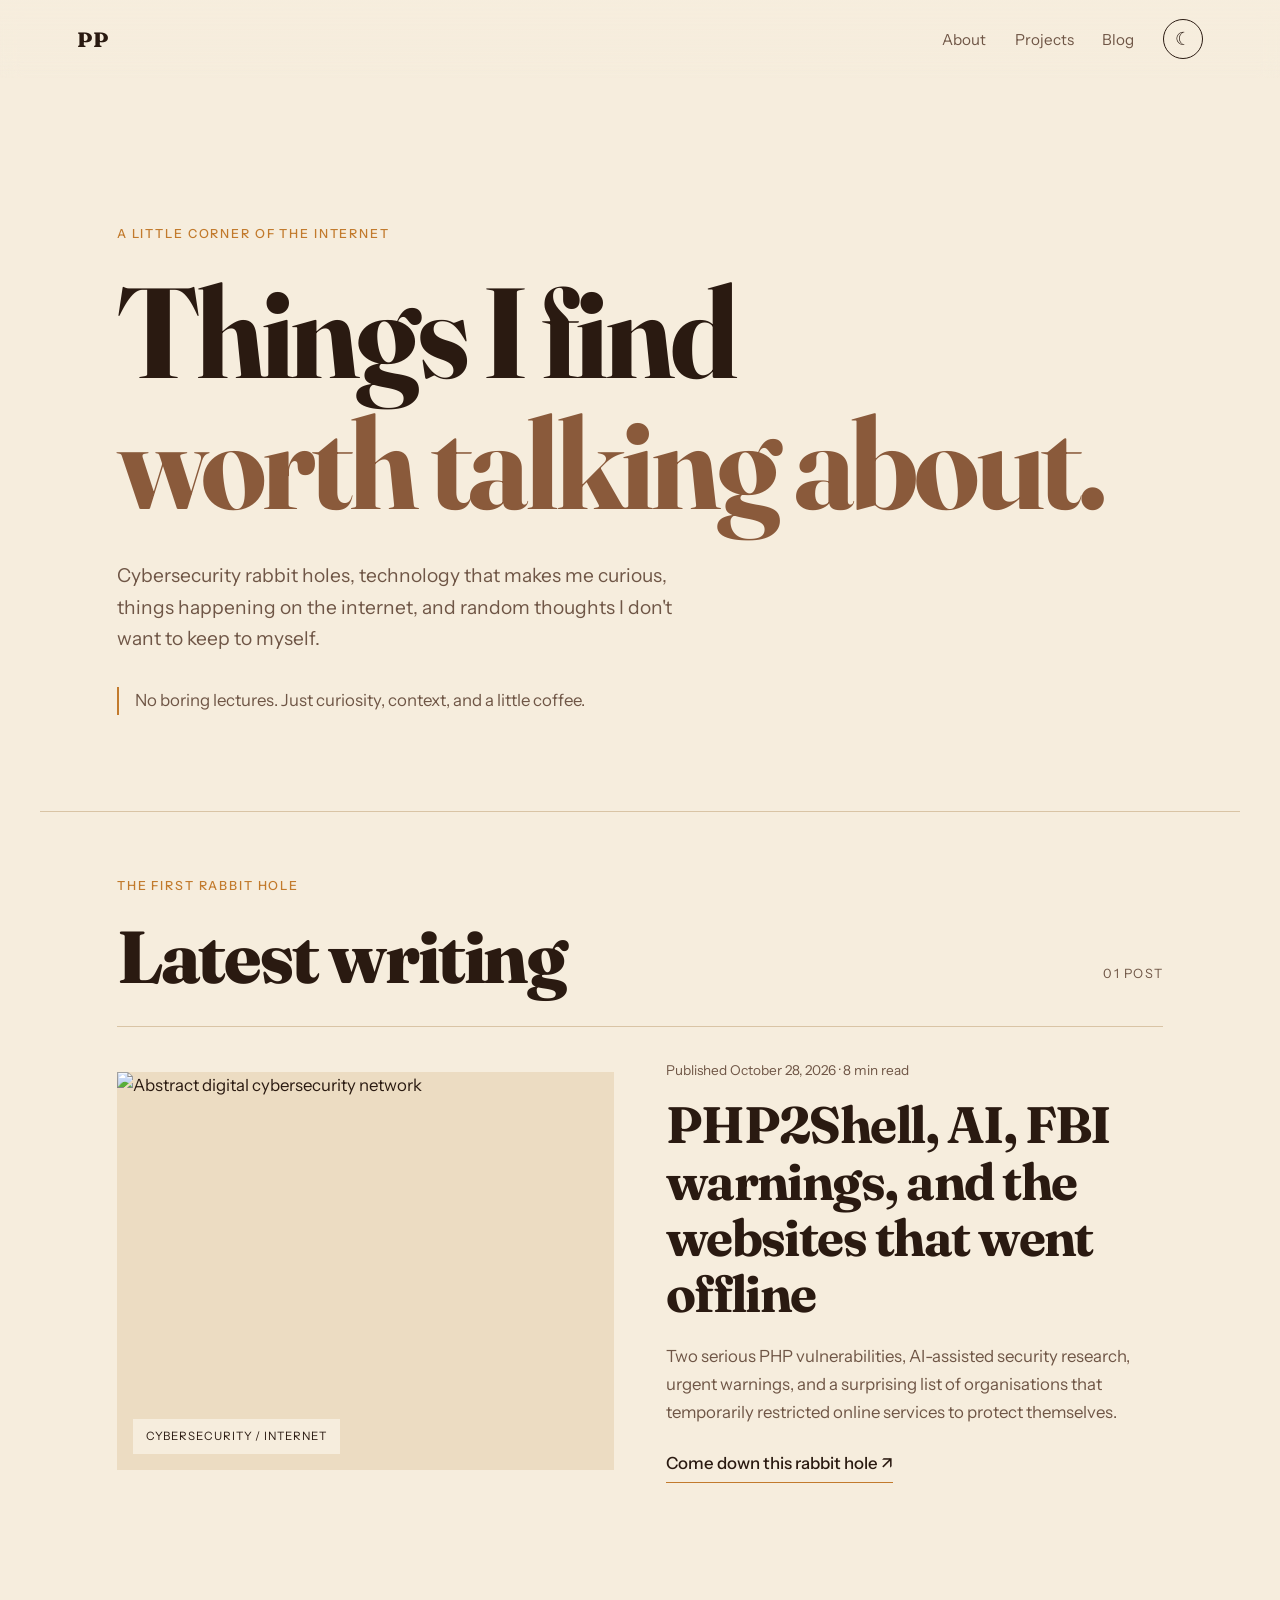
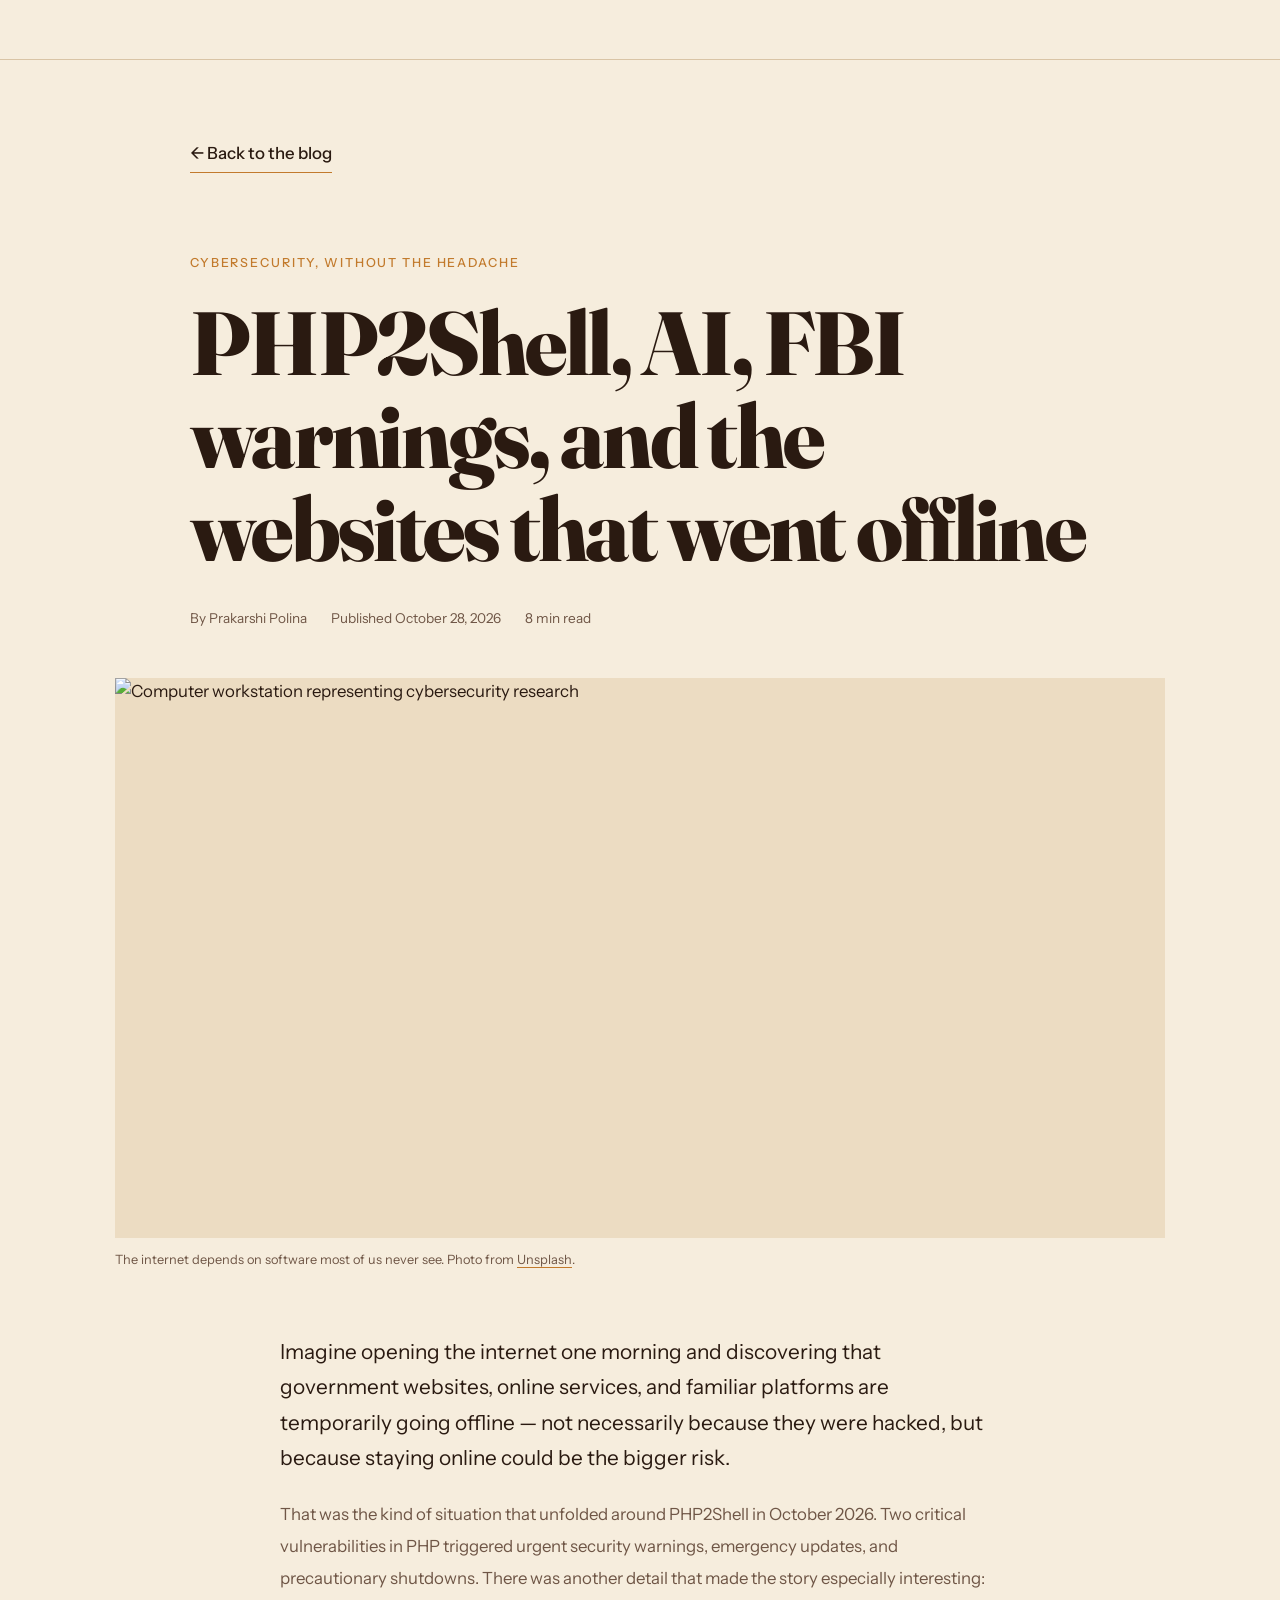
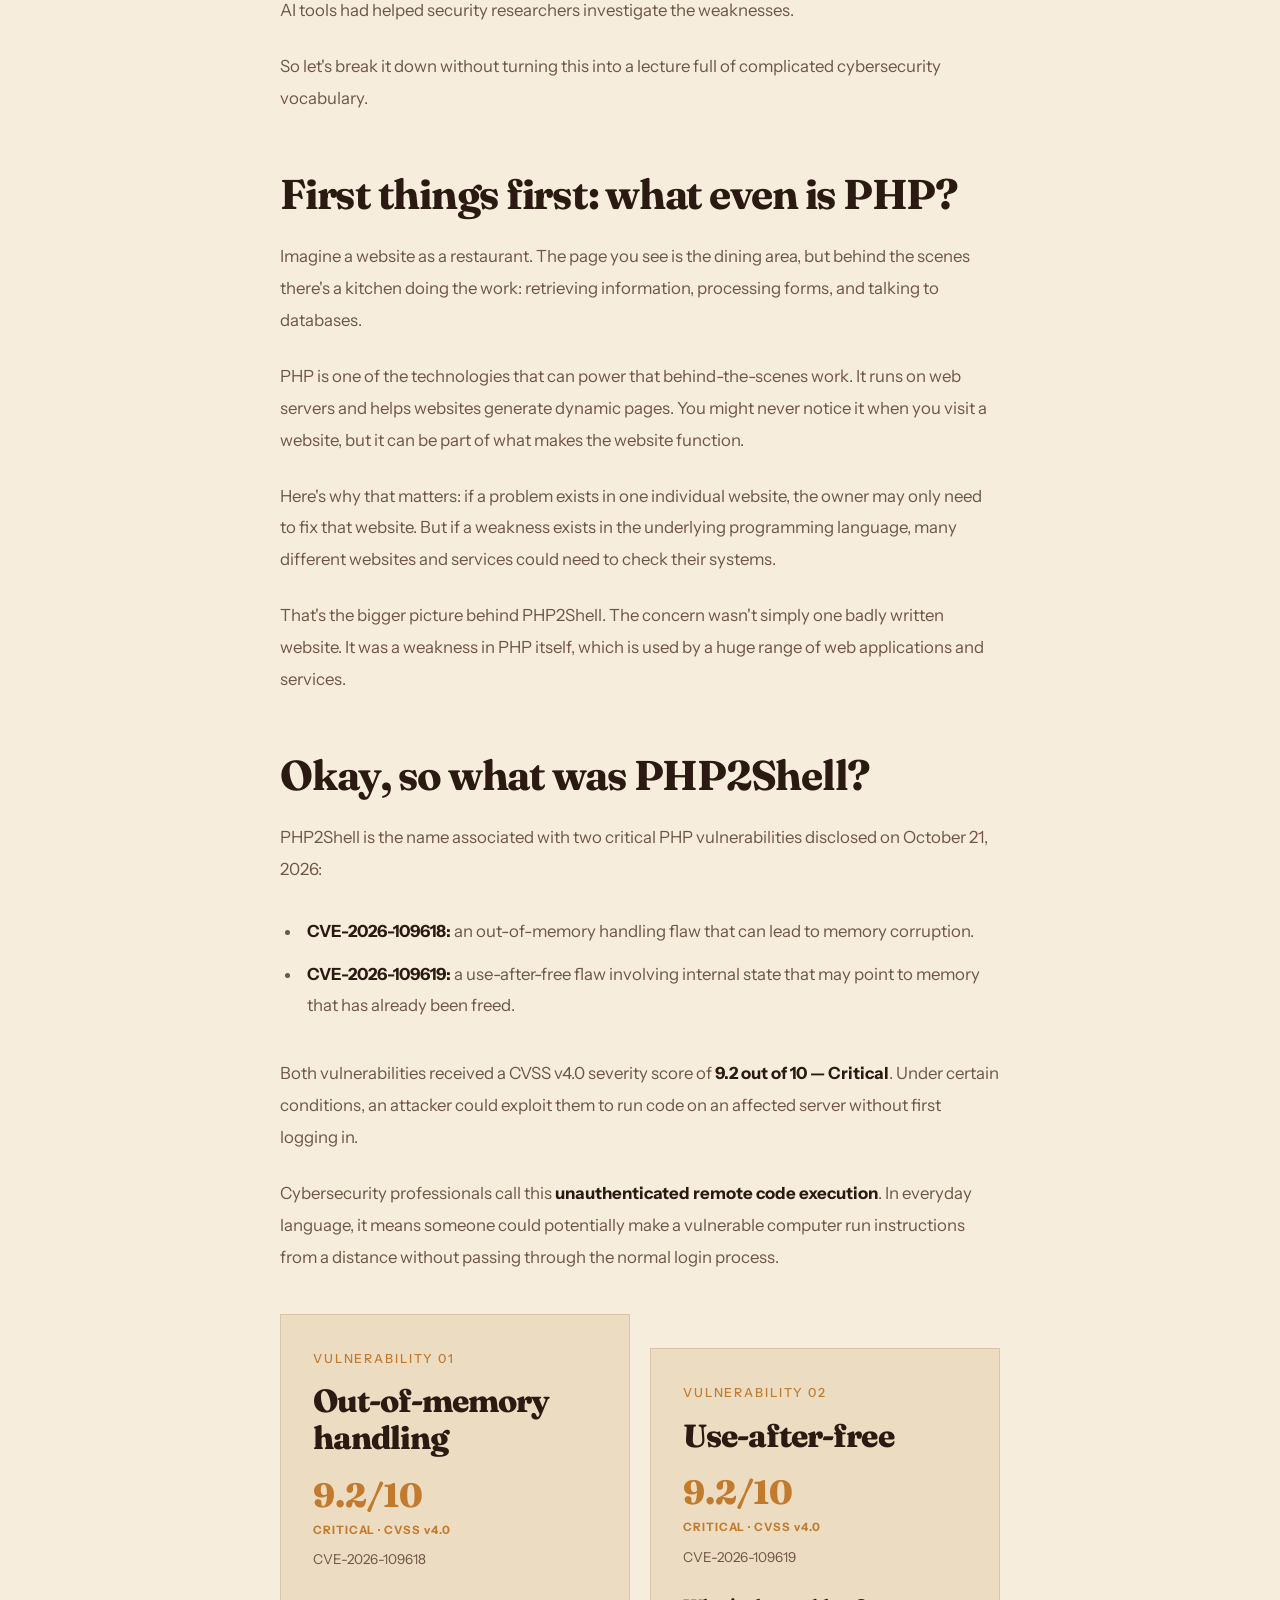
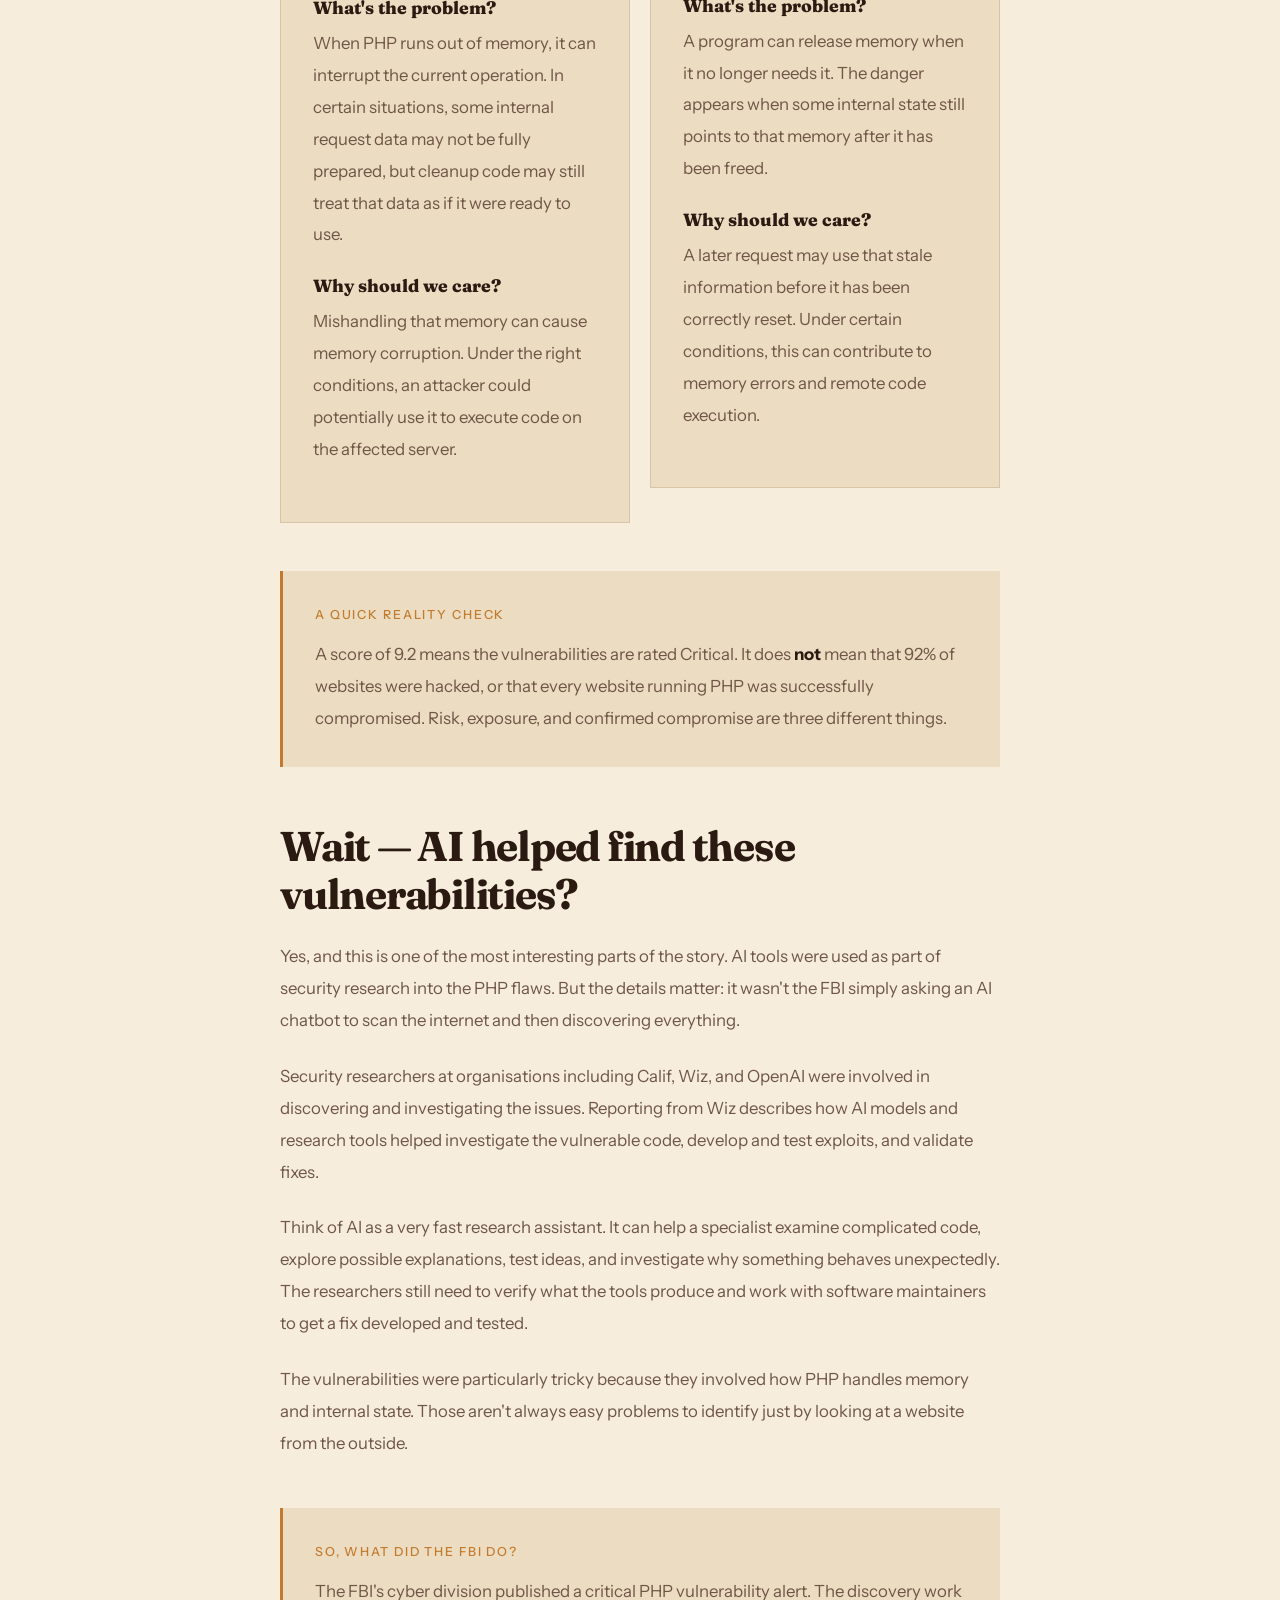
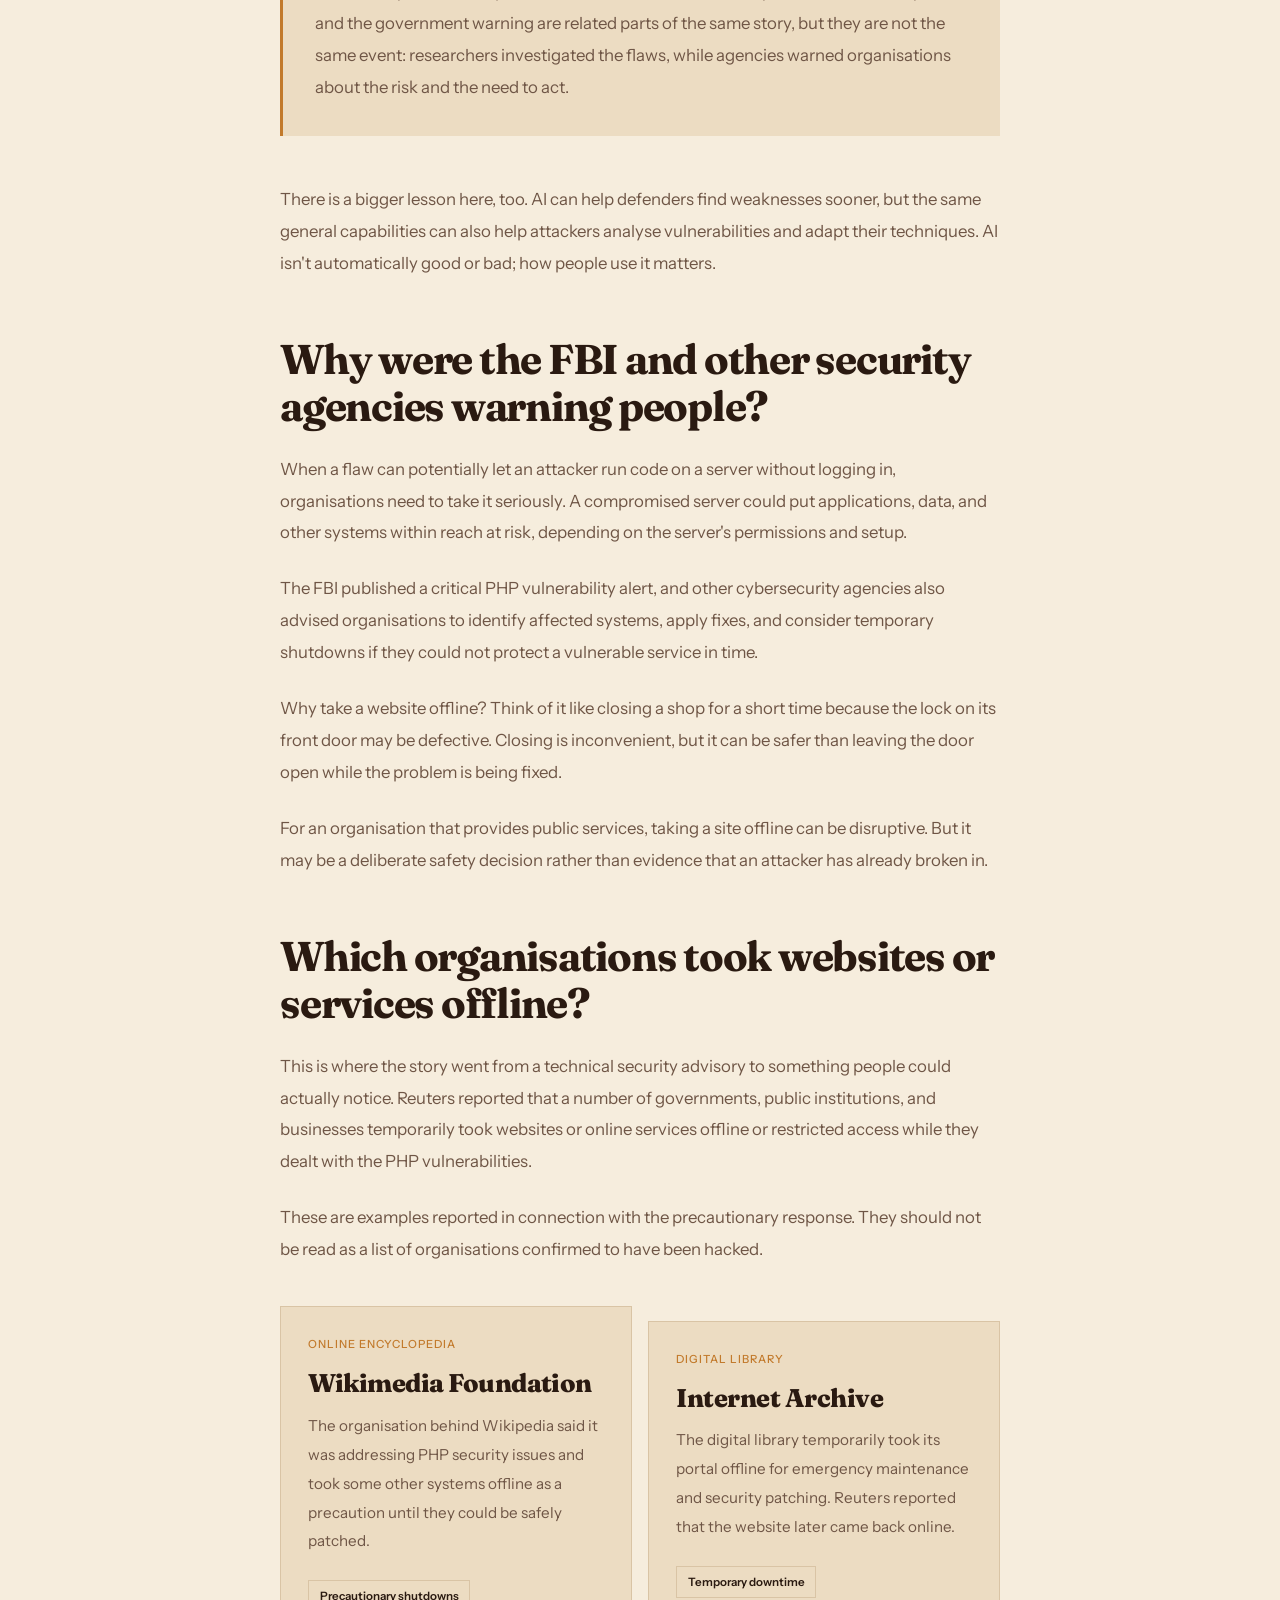
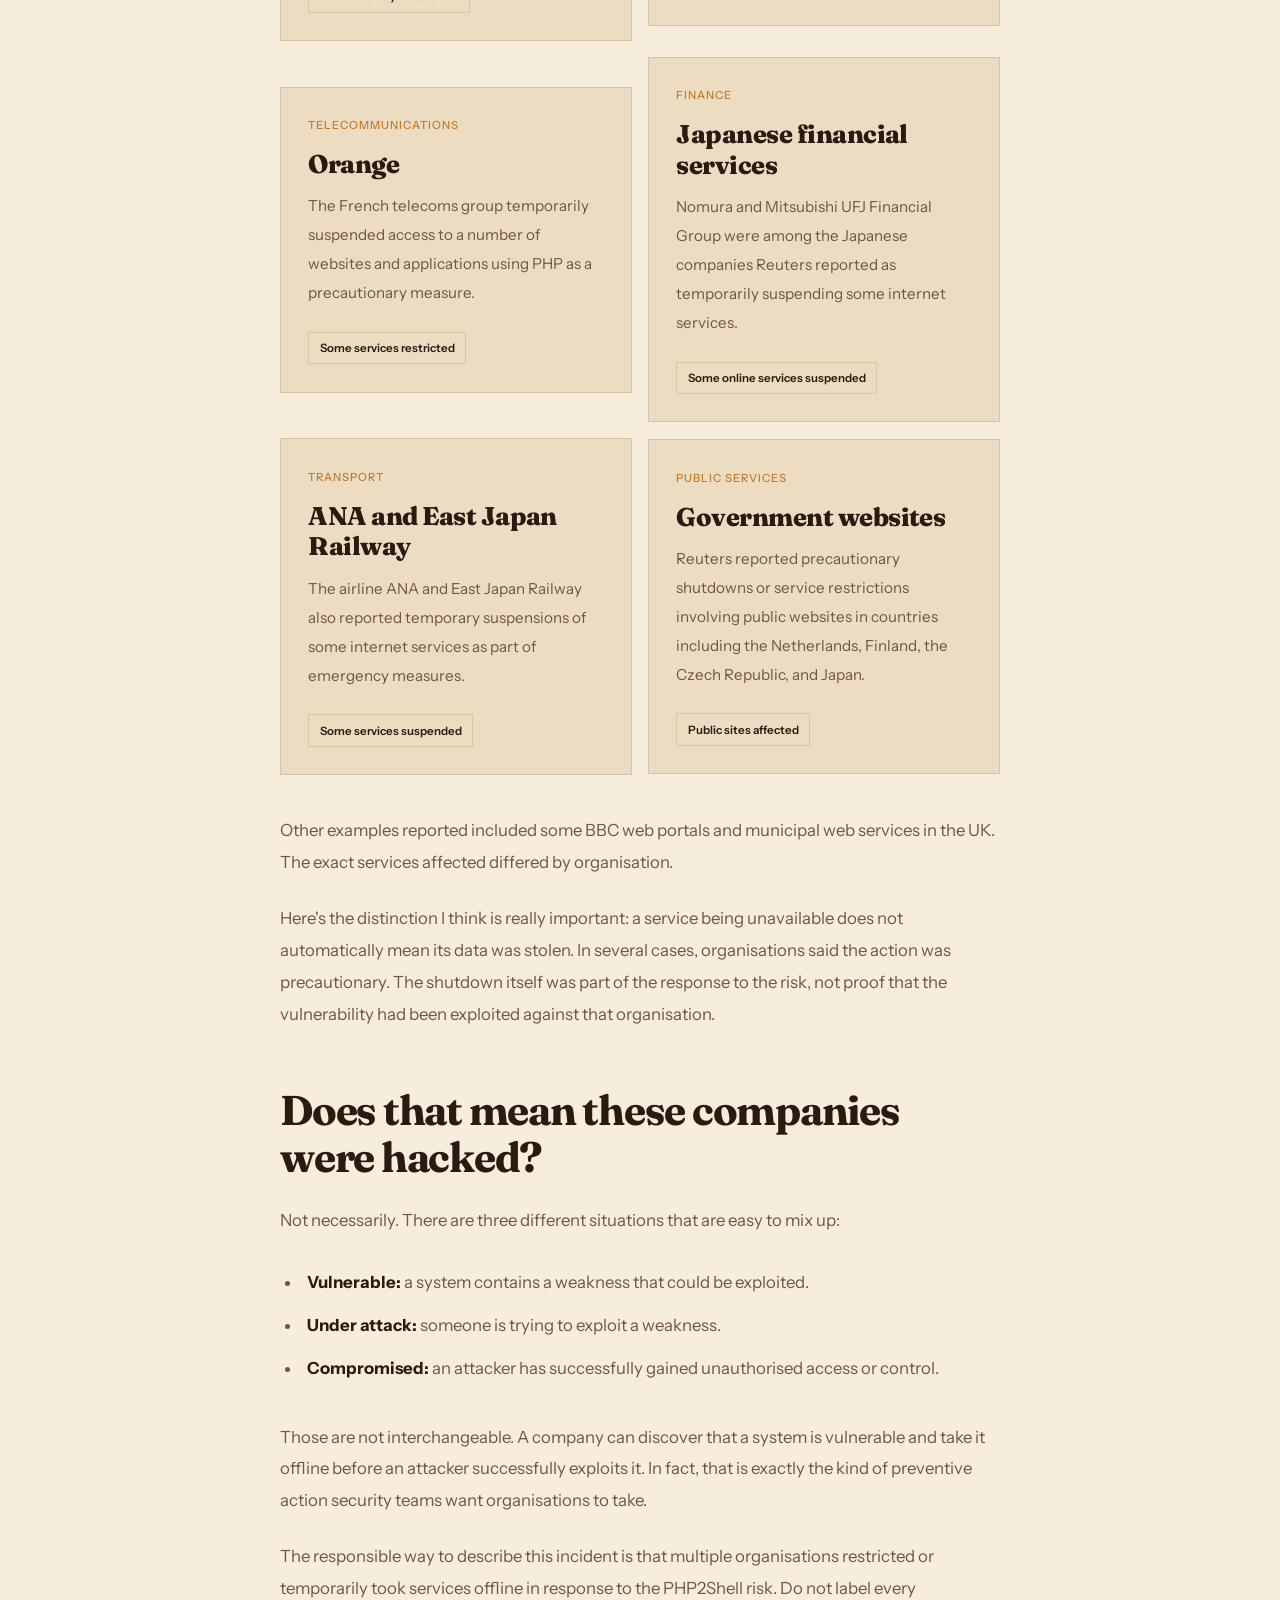
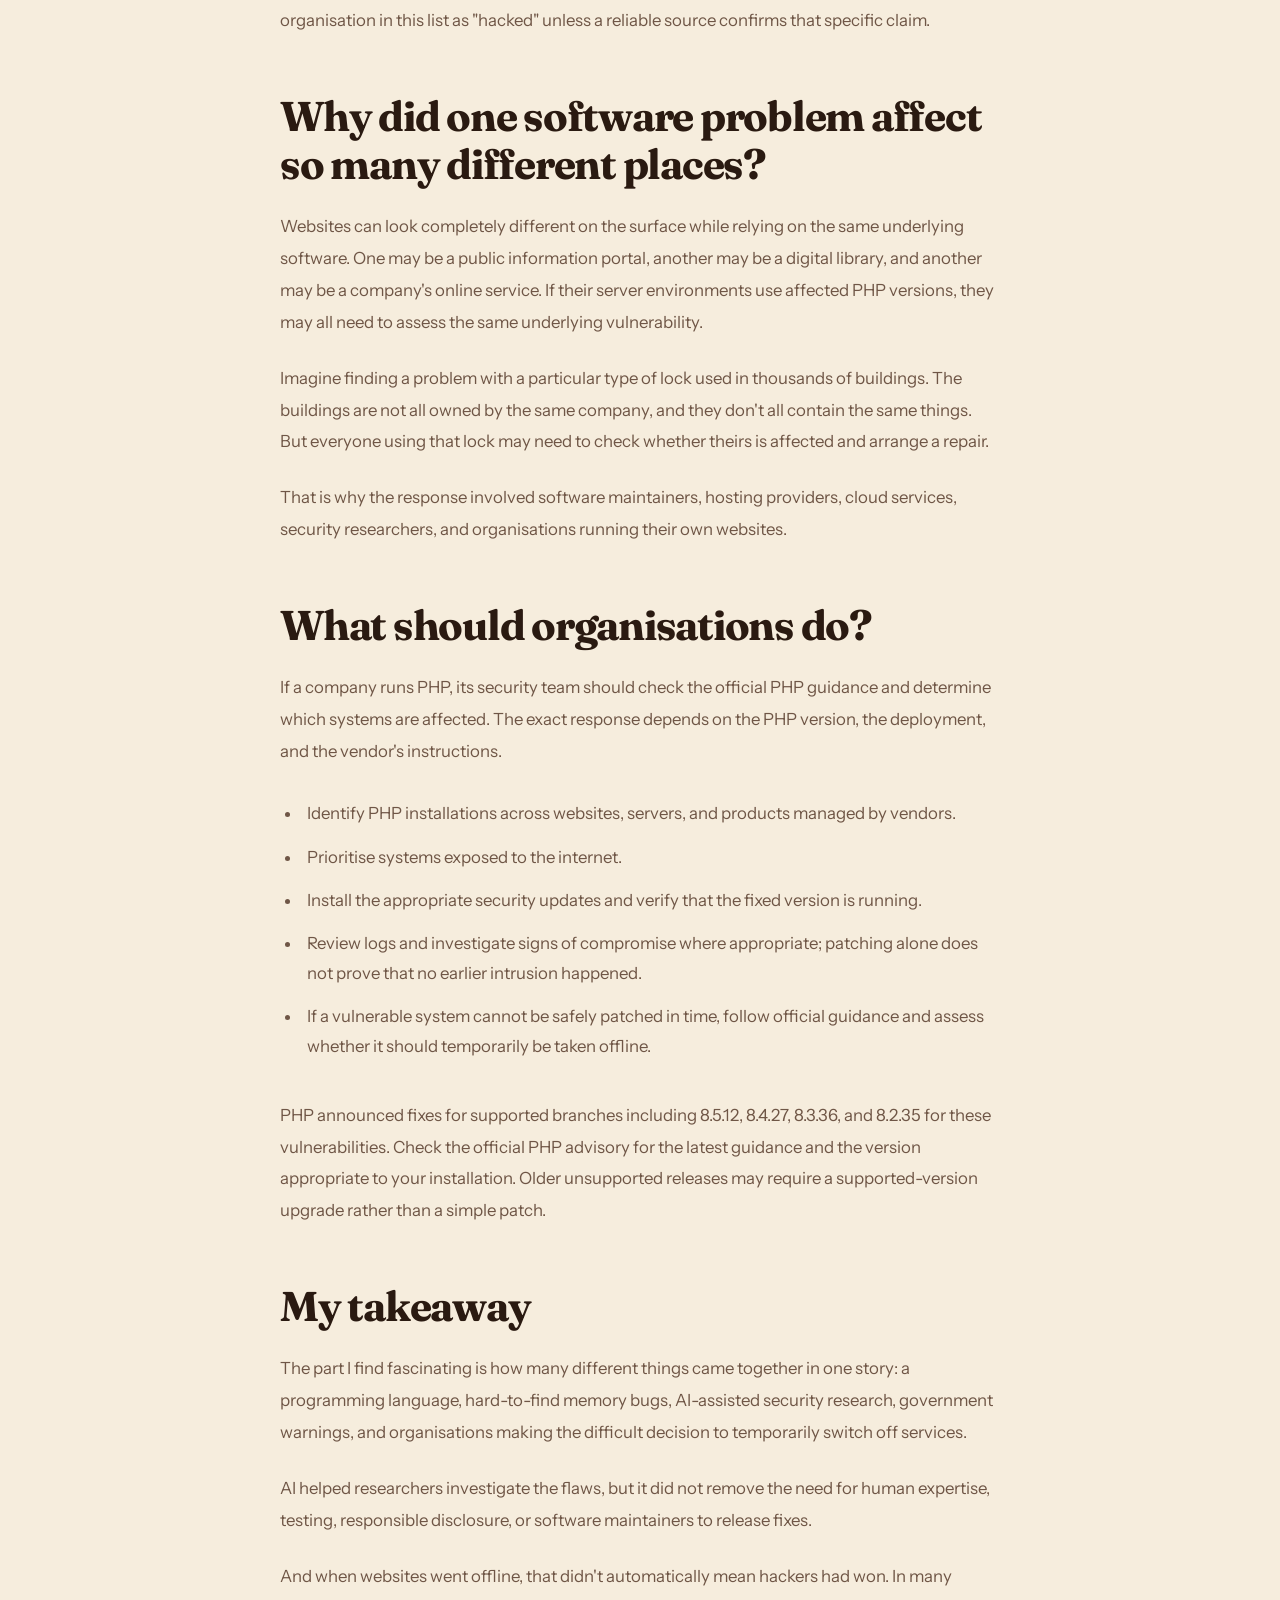
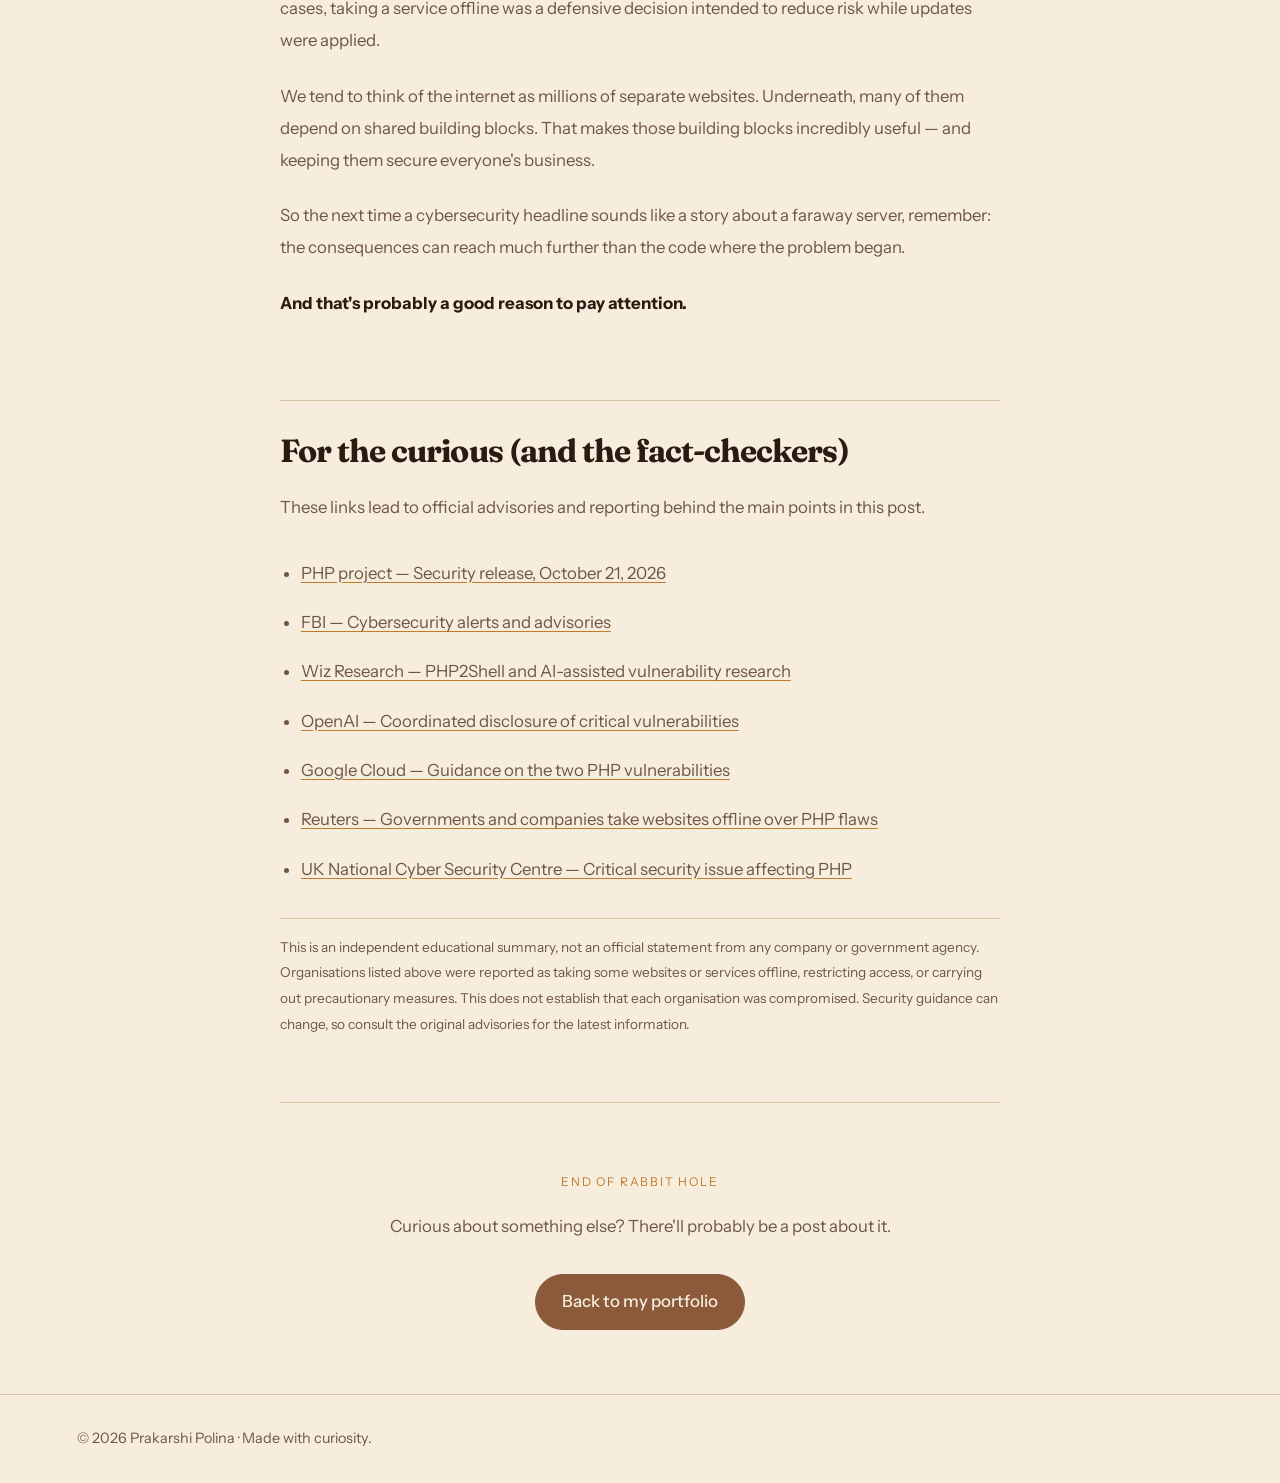
==== blog.html @ c19b7eff "Add files via upload" ====
<!DOCTYPE html>
<html lang="en">
<head>
  <meta charset="UTF-8">
  <meta name="viewport" content="width=device-width, initial-scale=1">

  <title>PHP2Shell: The AI Discovery That Put Websites on Alert — Prakarshi Polina</title>
  <meta name="description" content="A friendly, easy-to-understand explanation of PHP2Shell, AI-assisted vulnerability research, FBI warnings, and the organisations that temporarily took services offline.">

  <script>
    try {
      const theme = localStorage.getItem("theme") ||
        (matchMedia("(prefers-color-scheme: dark)").matches ? "dark" : "light");

      document.documentElement.dataset.theme = theme;
    } catch (e) {
      document.documentElement.dataset.theme = "light";
    }
  </script>

  <link rel="preconnect" href="https://fonts.googleapis.com">
  <link rel="preconnect" href="https://fonts.gstatic.com" crossorigin>

  <link
    href="https://fonts.googleapis.com/css2?family=Fraunces:opsz,wght@9..144,600;9..144,800&family=Instrument+Sans:wght@400;500;600;700&display=swap"
    rel="stylesheet"
  >

  <link rel="stylesheet" href="style.css">
</head>

<body>

  <div class="cursor" aria-hidden="true"></div>

  <div class="loader" aria-hidden="true">
    <i></i>
    <i></i>
    <i></i>
    <i></i>
  </div>

  <!-- NAVIGATION -->
  <nav>
    <b>PP</b>

    <div>
      <a href="index.html#about">About</a>
      <a href="index.html#projects">Projects</a>
      <a href="blog.html">Blog</a>

      <button
        id="tg"
        aria-label="Toggle light and dark theme"
      ></button>
    </div>
  </nav>

  <main class="blog-page">

    <!-- BLOG INTRO -->
    <header class="blog-hero">
      <p class="eyebrow">A LITTLE CORNER OF THE INTERNET</p>

      <h1>
        Things I find<br>
        <span>worth talking about.</span>
      </h1>

      <p>
        Cybersecurity rabbit holes, technology that makes me curious,
        things happening on the internet, and random thoughts I don't
        want to keep to myself.
      </p>

      <div class="blog-note">
        No boring lectures. Just curiosity, context, and a little coffee.
      </div>
    </header>

    <!-- LATEST POST -->
    <section class="blog-list" id="latest">

      <div class="blog-section-heading">
        <div>
          <p class="eyebrow">THE FIRST RABBIT HOLE</p>
          <h2>Latest writing</h2>
        </div>

        <span class="blog-count">01 POST</span>
      </div>

      <article class="blog-card">

        <a
          class="blog-image-link"
          href="#php2shell"
          aria-label="Read the PHP2Shell article"
        >
          <img
            src="https://images.unsplash.com/photo-1550751827-4bd374c3f58b?auto=format&fit=crop&w=1400&q=85"
            alt="Abstract digital cybersecurity network"
            loading="lazy"
          >

          <span class="image-label">
            CYBERSECURITY / INTERNET
          </span>
        </a>

        <div class="blog-card-body">

          <p class="post-date">
            <time datetime="2026-10-28">
              Published October 28, 2026
            </time>
            · 8 min read
          </p>

          <h3>
            <a href="#php2shell">
              PHP2Shell, AI, FBI warnings, and the websites that went offline
            </a>
          </h3>

          <p>
            Two serious PHP vulnerabilities, AI-assisted security research,
            urgent warnings, and a surprising list of organisations that
            temporarily restricted online services to protect themselves.
          </p>

          <a class="read-link" href="#php2shell">
            Come down this rabbit hole ↗
          </a>

        </div>
      </article>
    </section>

    <!-- MAIN ARTICLE -->
    <article class="blog-article" id="php2shell">

      <header class="article-header">

        <a href="#latest" class="back-link">
          ← Back to the blog
        </a>

        <p class="eyebrow">
          CYBERSECURITY, WITHOUT THE HEADACHE
        </p>

        <h2>
          PHP2Shell, AI, FBI warnings, and the websites that went offline
        </h2>

        <div class="article-meta">
          <span>By Prakarshi Polina</span>
          <span>Published October 28, 2026</span>
          <span>8 min read</span>
        </div>

      </header>

      <!-- ARTICLE IMAGE -->
      <figure class="article-cover">

        <img
          src="https://images.unsplash.com/photo-1510511459019-5dda7724fd87?auto=format&fit=crop&w=1600&q=85"
          alt="Computer workstation representing cybersecurity research"
          loading="lazy"
        >

        <figcaption>
          The internet depends on software most of us never see.
          Photo from
          <a
            href="https://unsplash.com/"
            target="_blank"
            rel="noopener"
          >Unsplash</a>.
        </figcaption>

      </figure>

      <div class="article-content">

        <p class="article-lead">
          Imagine opening the internet one morning and discovering that
          government websites, online services, and familiar platforms are
          temporarily going offline — not necessarily because they were
          hacked, but because staying online could be the bigger risk.
        </p>

        <p>
          That was the kind of situation that unfolded around PHP2Shell
          in October 2026. Two critical vulnerabilities in PHP triggered
          urgent security warnings, emergency updates, and precautionary
          shutdowns. There was another detail that made the story especially
          interesting: AI tools had helped security researchers investigate
          the weaknesses.
        </p>

        <p>
          So let's break it down without turning this into a lecture full
          of complicated cybersecurity vocabulary.
        </p>

        <h3>First things first: what even is PHP?</h3>

        <p>
          Imagine a website as a restaurant. The page you see is the dining
          area, but behind the scenes there's a kitchen doing the work:
          retrieving information, processing forms, and talking to databases.
        </p>

        <p>
          PHP is one of the technologies that can power that behind-the-scenes
          work. It runs on web servers and helps websites generate dynamic
          pages. You might never notice it when you visit a website, but
          it can be part of what makes the website function.
        </p>

        <p>
          Here's why that matters: if a problem exists in one individual
          website, the owner may only need to fix that website. But if a
          weakness exists in the underlying programming language, many
          different websites and services could need to check their systems.
        </p>

        <p>
          That's the bigger picture behind PHP2Shell. The concern wasn't
          simply one badly written website. It was a weakness in PHP itself,
          which is used by a huge range of web applications and services.
        </p>

        <h3>Okay, so what was PHP2Shell?</h3>

        <p>
          PHP2Shell is the name associated with two critical PHP vulnerabilities
          disclosed on October 21, 2026:
        </p>

        <ul class="article-list">
          <li>
            <strong>CVE-2026-109618:</strong>
            an out-of-memory handling flaw that can lead to memory corruption.
          </li>

          <li>
            <strong>CVE-2026-109619:</strong>
            a use-after-free flaw involving internal state that may point
            to memory that has already been freed.
          </li>
        </ul>

        <p>
          Both vulnerabilities received a CVSS v4.0 severity score of
          <strong>9.2 out of 10 — Critical</strong>. Under certain conditions,
          an attacker could exploit them to run code on an affected server
          without first logging in.
        </p>

        <p>
          Cybersecurity professionals call this
          <strong>unauthenticated remote code execution</strong>. In everyday
          language, it means someone could potentially make a vulnerable
          computer run instructions from a distance without passing through
          the normal login process.
        </p>

        <!-- VULNERABILITY CARDS -->
        <div class="severity-grid">

          <section class="severity-card">

            <p class="eyebrow">VULNERABILITY 01</p>

            <h4>Out-of-memory handling</h4>

            <div class="severity-score">
              9.2/10
              <span>CRITICAL · CVSS v4.0</span>
            </div>

            <p class="severity-caption">
              CVE-2026-109618
            </p>

            <h5>What's the problem?</h5>

            <p>
              When PHP runs out of memory, it can interrupt the current
              operation. In certain situations, some internal request data
              may not be fully prepared, but cleanup code may still treat
              that data as if it were ready to use.
            </p>

            <h5>Why should we care?</h5>

            <p>
              Mishandling that memory can cause memory corruption. Under
              the right conditions, an attacker could potentially use it
              to execute code on the affected server.
            </p>

          </section>

          <section class="severity-card">

            <p class="eyebrow">VULNERABILITY 02</p>

            <h4>Use-after-free</h4>

            <div class="severity-score">
              9.2/10
              <span>CRITICAL · CVSS v4.0</span>
            </div>

            <p class="severity-caption">
              CVE-2026-109619
            </p>

            <h5>What's the problem?</h5>

            <p>
              A program can release memory when it no longer needs it.
              The danger appears when some internal state still points
              to that memory after it has been freed.
            </p>

            <h5>Why should we care?</h5>

            <p>
              A later request may use that stale information before it
              has been correctly reset. Under certain conditions, this
              can contribute to memory errors and remote code execution.
            </p>

          </section>

        </div>

        <aside class="article-callout">

          <p class="eyebrow">A QUICK REALITY CHECK</p>

          <p>
            A score of 9.2 means the vulnerabilities are rated Critical.
            It does <strong>not</strong> mean that 92% of websites were
            hacked, or that every website running PHP was successfully
            compromised. Risk, exposure, and confirmed compromise are
            three different things.
          </p>

        </aside>

        <h3>Wait — AI helped find these vulnerabilities?</h3>

        <p>
          Yes, and this is one of the most interesting parts of the story.
          AI tools were used as part of security research into the PHP flaws.
          But the details matter: it wasn't the FBI simply asking an AI
          chatbot to scan the internet and then discovering everything.
        </p>

        <p>
          Security researchers at organisations including Calif, Wiz, and
          OpenAI were involved in discovering and investigating the issues.
          Reporting from Wiz describes how AI models and research tools
          helped investigate the vulnerable code, develop and test exploits,
          and validate fixes.
        </p>

        <p>
          Think of AI as a very fast research assistant. It can help a
          specialist examine complicated code, explore possible explanations,
          test ideas, and investigate why something behaves unexpectedly.
          The researchers still need to verify what the tools produce and
          work with software maintainers to get a fix developed and tested.
        </p>

        <p>
          The vulnerabilities were particularly tricky because they involved
          how PHP handles memory and internal state. Those aren't always
          easy problems to identify just by looking at a website from the
          outside.
        </p>

        <aside class="article-callout">

          <p class="eyebrow">SO, WHAT DID THE FBI DO?</p>

          <p>
            The FBI's cyber division published a critical PHP vulnerability
            alert. The discovery work and the government warning are related
            parts of the same story, but they are not the same event:
            researchers investigated the flaws, while agencies warned
            organisations about the risk and the need to act.
          </p>

        </aside>

        <p>
          There is a bigger lesson here, too. AI can help defenders find
          weaknesses sooner, but the same general capabilities can also
          help attackers analyse vulnerabilities and adapt their techniques.
          AI isn't automatically good or bad; how people use it matters.
        </p>

        <h3>Why were the FBI and other security agencies warning people?</h3>

        <p>
          When a flaw can potentially let an attacker run code on a server
          without logging in, organisations need to take it seriously.
          A compromised server could put applications, data, and other
          systems within reach at risk, depending on the server's permissions
          and setup.
        </p>

        <p>
          The FBI published a critical PHP vulnerability alert, and other
          cybersecurity agencies also advised organisations to identify
          affected systems, apply fixes, and consider temporary shutdowns
          if they could not protect a vulnerable service in time.
        </p>

        <p>
          Why take a website offline? Think of it like closing a shop for
          a short time because the lock on its front door may be defective.
          Closing is inconvenient, but it can be safer than leaving the
          door open while the problem is being fixed.
        </p>

        <p>
          For an organisation that provides public services, taking a site
          offline can be disruptive. But it may be a deliberate safety
          decision rather than evidence that an attacker has already broken in.
        </p>

        <h3>Which organisations took websites or services offline?</h3>

        <p>
          This is where the story went from a technical security advisory
          to something people could actually notice. Reuters reported that
          a number of governments, public institutions, and businesses
          temporarily took websites or online services offline or restricted
          access while they dealt with the PHP vulnerabilities.
        </p>

        <p>
          These are examples reported in connection with the precautionary
          response. They should not be read as a list of organisations
          confirmed to have been hacked.
        </p>

        <!-- ORGANISATION CARDS -->
        <div class="outage-grid">

          <section class="outage-card">

            <p class="eyebrow">ONLINE ENCYCLOPEDIA</p>

            <h4>Wikimedia Foundation</h4>

            <p>
              The organisation behind Wikipedia said it was addressing
              PHP security issues and took some other systems offline
              as a precaution until they could be safely patched.
            </p>

            <span class="outage-tag">Precautionary shutdowns</span>

          </section>

          <section class="outage-card">

            <p class="eyebrow">DIGITAL LIBRARY</p>

            <h4>Internet Archive</h4>

            <p>
              The digital library temporarily took its portal offline
              for emergency maintenance and security patching. Reuters
              reported that the website later came back online.
            </p>

            <span class="outage-tag">Temporary downtime</span>

          </section>

          <section class="outage-card">

            <p class="eyebrow">TELECOMMUNICATIONS</p>

            <h4>Orange</h4>

            <p>
              The French telecoms group temporarily suspended access to
              a number of websites and applications using PHP as a
              precautionary measure.
            </p>

            <span class="outage-tag">Some services restricted</span>

          </section>

          <section class="outage-card">

            <p class="eyebrow">FINANCE</p>

            <h4>Japanese financial services</h4>

            <p>
              Nomura and Mitsubishi UFJ Financial Group were among the
              Japanese companies Reuters reported as temporarily
              suspending some internet services.
            </p>

            <span class="outage-tag">Some online services suspended</span>

          </section>

          <section class="outage-card">

            <p class="eyebrow">TRANSPORT</p>

            <h4>ANA and East Japan Railway</h4>

            <p>
              The airline ANA and East Japan Railway also reported
              temporary suspensions of some internet services as part
              of emergency measures.
            </p>

            <span class="outage-tag">Some services suspended</span>

          </section>

          <section class="outage-card">

            <p class="eyebrow">PUBLIC SERVICES</p>

            <h4>Government websites</h4>

            <p>
              Reuters reported precautionary shutdowns or service
              restrictions involving public websites in countries
              including the Netherlands, Finland, the Czech Republic,
              and Japan.
            </p>

            <span class="outage-tag">Public sites affected</span>

          </section>

        </div>

        <p>
          Other examples reported included some BBC web portals and
          municipal web services in the UK. The exact services affected
          differed by organisation.
        </p>

        <p>
          Here's the distinction I think is really important: a service
          being unavailable does not automatically mean its data was stolen.
          In several cases, organisations said the action was precautionary.
          The shutdown itself was part of the response to the risk, not
          proof that the vulnerability had been exploited against that
          organisation.
        </p>

        <h3>Does that mean these companies were hacked?</h3>

        <p>
          Not necessarily. There are three different situations that are
          easy to mix up:
        </p>

        <ul class="article-list">
          <li>
            <strong>Vulnerable:</strong>
            a system contains a weakness that could be exploited.
          </li>

          <li>
            <strong>Under attack:</strong>
            someone is trying to exploit a weakness.
          </li>

          <li>
            <strong>Compromised:</strong>
            an attacker has successfully gained unauthorised access or control.
          </li>
        </ul>

        <p>
          Those are not interchangeable. A company can discover that a
          system is vulnerable and take it offline before an attacker
          successfully exploits it. In fact, that is exactly the kind of
          preventive action security teams want organisations to take.
        </p>

        <p>
          The responsible way to describe this incident is that multiple
          organisations restricted or temporarily took services offline
          in response to the PHP2Shell risk. Do not label every organisation
          in this list as "hacked" unless a reliable source confirms that
          specific claim.
        </p>

        <h3>Why did one software problem affect so many different places?</h3>

        <p>
          Websites can look completely different on the surface while
          relying on the same underlying software. One may be a public
          information portal, another may be a digital library, and
          another may be a company's online service. If their server
          environments use affected PHP versions, they may all need to
          assess the same underlying vulnerability.
        </p>

        <p>
          Imagine finding a problem with a particular type of lock used
          in thousands of buildings. The buildings are not all owned by
          the same company, and they don't all contain the same things.
          But everyone using that lock may need to check whether theirs
          is affected and arrange a repair.
        </p>

        <p>
          That is why the response involved software maintainers, hosting
          providers, cloud services, security researchers, and organisations
          running their own websites.
        </p>

        <h3>What should organisations do?</h3>

        <p>
          If a company runs PHP, its security team should check the official
          PHP guidance and determine which systems are affected. The exact
          response depends on the PHP version, the deployment, and the
          vendor's instructions.
        </p>

        <ul class="article-list">
          <li>
            Identify PHP installations across websites, servers, and
            products managed by vendors.
          </li>

          <li>
            Prioritise systems exposed to the internet.
          </li>

          <li>
            Install the appropriate security updates and verify that the
            fixed version is running.
          </li>

          <li>
            Review logs and investigate signs of compromise where appropriate;
            patching alone does not prove that no earlier intrusion happened.
          </li>

          <li>
            If a vulnerable system cannot be safely patched in time, follow
            official guidance and assess whether it should temporarily be
            taken offline.
          </li>
        </ul>

        <p>
          PHP announced fixes for supported branches including 8.5.12,
          8.4.27, 8.3.36, and 8.2.35 for these vulnerabilities. Check the
          official PHP advisory for the latest guidance and the version
          appropriate to your installation. Older unsupported releases
          may require a supported-version upgrade rather than a simple patch.
        </p>

        <h3>My takeaway</h3>

        <p>
          The part I find fascinating is how many different things came
          together in one story: a programming language, hard-to-find memory
          bugs, AI-assisted security research, government warnings, and
          organisations making the difficult decision to temporarily
          switch off services.
        </p>

        <p>
          AI helped researchers investigate the flaws, but it did not
          remove the need for human expertise, testing, responsible
          disclosure, or software maintainers to release fixes.
        </p>

        <p>
          And when websites went offline, that didn't automatically mean
          hackers had won. In many cases, taking a service offline was
          a defensive decision intended to reduce risk while updates
          were applied.
        </p>

        <p>
          We tend to think of the internet as millions of separate websites.
          Underneath, many of them depend on shared building blocks.
          That makes those building blocks incredibly useful — and keeping
          them secure everyone's business.
        </p>

        <p>
          So the next time a cybersecurity headline sounds like a story
          about a faraway server, remember: the consequences can reach
          much further than the code where the problem began.
        </p>

        <p>
          <strong>And that's probably a good reason to pay attention.</strong>
        </p>

        <!-- SOURCES -->
        <div class="article-sources">

          <h3>For the curious (and the fact-checkers)</h3>

          <p>
            These links lead to official advisories and reporting behind
            the main points in this post.
          </p>

          <ul>

            <li>
              <a
                href="https://www.php.net/archive/2026.php#2026-10-21-5"
                target="_blank"
                rel="noopener"
              >
                PHP project — Security release, October 21, 2026
              </a>
            </li>

            <li>
              <a
                href="https://www.fbi.gov/investigate/cyber"
                target="_blank"
                rel="noopener"
              >
                FBI — Cybersecurity alerts and advisories
              </a>
            </li>

            <li>
              <a
                href="https://www.wiz.io/blog/php2shell-php-rce"
                target="_blank"
                rel="noopener"
              >
                Wiz Research — PHP2Shell and AI-assisted vulnerability research
              </a>
            </li>

            <li>
              <a
                href="https://openai.com/index/coordinated-disclosure-of-critical-vulnerabilities/"
                target="_blank"
                rel="noopener"
              >
                OpenAI — Coordinated disclosure of critical vulnerabilities
              </a>
            </li>

            <li>
              <a
                href="https://cloud.google.com/blog/products/identity-security/responding-to-core-php-vulnerabilities-cve-2026-109618-cve-2026-109619"
                target="_blank"
                rel="noopener"
              >
                Google Cloud — Guidance on the two PHP vulnerabilities
              </a>
            </li>

            <li>
              <a
                href="https://www.reuters.com/technology/websites-taken-offline-over-php-risks-2026-10-21/"
                target="_blank"
                rel="noopener"
              >
                Reuters — Governments and companies take websites offline over PHP flaws
              </a>
            </li>

            <li>
              <a
                href="https://www.ncsc.gov.uk/news/critical-security-issue-affecting-php"
                target="_blank"
                rel="noopener"
              >
                UK National Cyber Security Centre — Critical security issue affecting PHP
              </a>
            </li>

          </ul>

          <p class="source-note">
            This is an independent educational summary, not an official
            statement from any company or government agency. Organisations
            listed above were reported as taking some websites or services
            offline, restricting access, or carrying out precautionary
            measures. This does not establish that each organisation was
            compromised. Security guidance can change, so consult the
            original advisories for the latest information.
          </p>

        </div>

        <!-- END OF ARTICLE -->
        <div class="article-end">

          <span>END OF RABBIT HOLE</span>

          <p>
            Curious about something else? There'll probably be a post about it.
          </p>

          <a class="btn fill" href="index.html">
            Back to my portfolio
          </a>

        </div>

      </div>
    </article>

  </main>

  <!-- FOOTER -->
  <footer>
    © <span id="y"></span> Prakarshi Polina · Made with curiosity.
  </footer>

  <script src="script.js"></script>

</body>
</html>
---- style.css ----
:root {
  --bg: #f6eddd;
  --bg2: #ecdcc2;
  --ink: #2a1a11;
  --mute: #6f5646;
  --acc: #8a5a3b;
  --hov: #c27a2c;
  --line: #d9c4a5;
  --p1: #8a5a3b;
  --p2: #d9a566;
}

[data-theme="dark"] {
  --bg: #1b120d;
  --bg2: #2a1b14;
  --ink: #f4e7d4;
  --mute: #b9a38d;
  --acc: #d6ad84;
  --hov: #f0a03c;
  --line: #41291d;
  --p1: #d6ad84;
  --p2: #7a4a2e;
}

/* ==========================
   GLOBAL STYLES
   ========================== */

* {
  box-sizing: border-box;
  margin: 0;
  padding: 0;
}

html {
  scroll-behavior: smooth;
}

body {
  background: var(--bg);
  color: var(--ink);
  font: 400 1.05rem/1.65 "Instrument Sans", system-ui, sans-serif;
  overflow-x: hidden;
  transition: background .4s, color .4s;
}

h1,
h2,
h3 {
  font-family: "Fraunces", serif;
  line-height: 1.02;
  letter-spacing: -.03em;
}

a {
  color: inherit;
  text-decoration: none;
}

section {
  padding: 7rem 6vw;
  max-width: 1200px;
  margin: auto;
}

h2 {
  font-size: clamp(2.4rem, 6vw, 4.6rem);
  font-weight: 800;
  margin-bottom: 3rem;
}

p {
  max-width: 62ch;
  color: var(--mute);
}

:focus-visible {
  outline: 2px solid var(--hov);
  outline-offset: 4px;
}

/* ==========================
   CUSTOM CURSOR
   ========================== */

.cursor {
  position: fixed;
  top: 0;
  left: 0;
  width: 26px;
  height: 26px;
  border-radius: 50%;
  background: var(--acc);
  pointer-events: none;
  z-index: 999;
  transform: translate(-50%, -50%);
  opacity: 0;
  transition:
    width .25s,
    height .25s,
    background .25s,
    opacity .3s;
}

.cursor.on {
  opacity: .9;
}

.cursor.text {
  width: 74px;
  height: 74px;
  background: var(--hov);
  opacity: .8;
}

.cursor.down {
  width: 14px;
  height: 14px;
}

@media (hover: hover) and (pointer: fine) {
  body,
  a,
  button {
    cursor: none;
  }
}

@media (hover: none), (pointer: coarse) {
  .cursor {
    display: none;
  }
}

/* ==========================
   PAGE LOADER
   ========================== */

.loader {
  position: fixed;
  inset: 0;
  z-index: 1000;
  display: flex;
  pointer-events: none;
}

.loader i {
  flex: 1;
  background: var(--p1);
  animation: up .9s cubic-bezier(.76, 0, .24, 1) forwards;
  animation-delay: calc(.5s + var(--d, 0s));
}

.loader i:nth-child(even) {
  background: var(--p2);
}

@keyframes up {
  to {
    transform: translateY(-101%);
  }
}

/* ==========================
   NAVIGATION
   ========================== */

nav {
  position: fixed;
  top: 0;
  left: 0;
  right: 0;
  display: flex;
  justify-content: space-between;
  align-items: center;
  padding: 1.2rem 6vw;
  z-index: 50;
  backdrop-filter: blur(10px);
  background: linear-gradient(var(--bg), transparent);
  gap: 1rem;
}

nav b {
  font: 800 1.3rem "Fraunces";
}

nav div {
  display: flex;
  gap: 1.8rem;
  font-size: .95rem;
  color: var(--mute);
  align-items: center;
}

nav > div {
  flex-wrap: wrap;
}

nav a {
  transition: color .2s ease;
}

nav a:hover {
  color: var(--ink);
}

nav a[aria-current="page"] {
  color: var(--ink);
}

#tg {
  width: 40px;
  height: 40px;
  border-radius: 50%;
  border: 1.5px solid var(--ink);
  background: none;
  color: var(--ink);
  font-size: 1.1rem;
  transition:
    background .25s,
    color .25s,
    transform .4s;
}

#tg:hover {
  background: var(--ink);
  color: var(--bg);
  transform: rotate(25deg);
}

#tg:after {
  content: "☾";
}

[data-theme="dark"] #tg:after {
  content: "☀";
}

/* ==========================
   PORTFOLIO HERO
   ========================== */

.hero {
  min-height: 100vh;
  display: flex;
  flex-direction: column;
  justify-content: center;
  padding-top: 8rem;
}

.hero h1 {
  font-size: clamp(3.4rem, 13vw, 10rem);
  font-weight: 800;
}

.mask {
  display: block;
  overflow: hidden;
  padding-bottom: .08em;
}

.mask span {
  display: block;
  transform: translateY(110%);
  animation: rise 1s cubic-bezier(.2, .8, .2, 1) forwards;
}

.mask:nth-child(1) span {
  animation-delay: 1.3s;
}

.mask:nth-child(2) span {
  animation-delay: 1.45s;
  color: var(--acc);
}

@keyframes rise {
  to {
    transform: none;
  }
}

.hero p {
  margin-top: 2rem;
  font-size: 1.2rem;
  opacity: 0;
  animation: fade 1s 1.9s forwards;
}

.cta {
  display: flex;
  gap: 1rem;
  margin-top: 2.2rem;
  flex-wrap: wrap;
  opacity: 0;
  animation: fade 1s 2.1s forwards;
}

@keyframes fade {
  to {
    opacity: 1;
  }
}

/* ==========================
   BUTTONS
   ========================== */

.btn {
  display: inline-block;
  border: 1.5px solid var(--ink);
  border-radius: 99px;
  padding: .8rem 1.6rem;
  font-weight: 500;
  transition:
    background .25s,
    color .25s,
    border-color .25s;
}

.btn:hover {
  background: var(--ink);
  color: var(--bg);
}

.btn.fill {
  background: var(--acc);
  border-color: var(--acc);
  color: var(--bg);
}

.btn.fill:hover {
  background: var(--hov);
  border-color: var(--hov);
}

/* ==========================
   MOVING SKILLS STRIP
   ========================== */

.marq {
  overflow: hidden;
  border-block: 1px solid var(--line);
  padding: 1.1rem 0;
  background: var(--bg2);
}

.marq div {
  display: flex;
  gap: 3rem;
  width: max-content;
  animation: scroll 32s linear infinite;
  font: 800 1.6rem "Fraunces";
}

.marq span {
  color: var(--mute);
  white-space: nowrap;
}

.marq span:nth-child(even) {
  color: var(--acc);
}

@keyframes scroll {
  to {
    transform: translateX(-50%);
  }
}

/* ==========================
   SCROLL REVEAL
   ========================== */

.s {
  opacity: 0;
  transition:
    transform 1s cubic-bezier(.2, .8, .2, 1),
    opacity 1s;
}

.s.l {
  transform: translateX(-120px);
}

.s.r {
  transform: translateX(120px);
}

.s.in {
  opacity: 1;
  transform: none;
}

/* ==========================
   ABOUT SECTION
   ========================== */

.about {
  display: grid;
  grid-template-columns: 1.3fr 1fr;
  gap: 4rem;
  align-items: start;
}

.facts {
  display: grid;
  gap: 1.4rem;
}

.facts div {
  border-left: 3px solid var(--acc);
  padding-left: 1.2rem;
}

.facts b {
  display: block;
  font: 800 2rem "Fraunces";
}

/* ==========================
   EXPERIENCE TIMELINE
   ========================== */

.tl {
  position: relative;
}

.tl:before {
  content: "";
  position: absolute;
  left: 50%;
  top: 0;
  bottom: 0;
  width: 2px;
  background: var(--line);
  transform: translateX(-50%);
}

.tli {
  position: relative;
  width: 50%;
  padding: 0 3.2rem 3.5rem 0;
}

.tli.r {
  margin-left: 50%;
  padding: 0 0 3.5rem 3.2rem;
}

.tli:before {
  content: "";
  position: absolute;
  right: -9px;
  top: .45rem;
  width: 18px;
  height: 18px;
  border-radius: 50%;
  background: var(--hov);
  border: 4px solid var(--bg);
}

.tli.r:before {
  left: -9px;
  right: auto;
}

.tli time {
  color: var(--hov);
  font-weight: 500;
}

.tli h3 {
  font-size: 1.8rem;
  margin: .2rem 0;
}

.tli em {
  font-style: normal;
  color: var(--mute);
  display: block;
  margin-bottom: 1rem;
}

.tli li {
  margin: .5rem 0 .5rem 1.1rem;
  color: var(--mute);
}

/* ==========================
   PROJECTS
   ========================== */

.proj {
  display: block;
  padding: 2.2rem 0;
  border-top: 1px solid var(--line);
  transition: padding .4s, background .4s;
}

.proj:hover {
  padding-left: 2rem;
  background: var(--bg2);
}

.proj h3 {
  font-size: clamp(1.7rem, 4.2vw, 3rem);
  margin-bottom: .8rem;
}

.plink {
  display: inline-block;
  margin-top: 1.4rem;
  font-weight: 500;
  border-bottom: 2px solid var(--hov);
  padding-bottom: 2px;
  transition: color .25s, letter-spacing .3s;
}

.plink:hover {
  color: var(--hov);
  letter-spacing: .04em;
}

.tags {
  display: flex;
  gap: .5rem;
  flex-wrap: wrap;
  margin-top: 1rem;
}

.tags span {
  border: 1px solid var(--line);
  border-radius: 99px;
  padding: .2rem .8rem;
  font-size: .85rem;
}

/* ==========================
   SKILLS AND CERTIFICATES
   ========================== */

.skills {
  display: grid;
  grid-template-columns: repeat(auto-fit, minmax(260px, 1fr));
  gap: 2.5rem;
}

.skills h3 {
  font-size: 1.5rem;
  margin-bottom: .8rem;
  color: var(--acc);
}

.skills p {
  max-width: none;
}

.certs li {
  list-style: none;
  padding: .9rem 0;
  border-top: 1px solid var(--line);
  color: var(--mute);
}

.certs b {
  color: var(--ink);
  font-weight: 500;
}

/* ==========================
   CONTACT AND FOOTER
   ========================== */

.contact {
  padding-bottom: 5rem;
}

.contact h2 {
  font-size: clamp(3rem, 10vw, 8rem);
}

.contact h2 a:hover {
  color: var(--hov);
}

.links {
  display: flex;
  gap: 1.2rem;
  flex-wrap: wrap;
  margin-top: 2rem;
}

footer {
  padding: 2rem 6vw;
  color: var(--mute);
  font-size: .9rem;
  border-top: 1px solid var(--line);
}

/* ==========================
   PERSONAL BLOG
   ========================== */

.blog-page {
  padding-top: 5rem;
  padding-bottom: 2rem;
}

.blog-hero {
  min-height: 76vh;
  padding: 9rem 6vw 6rem;
  display: flex;
  flex-direction: column;
  justify-content: center;
  max-width: 1200px;
  margin: auto;
}

.eyebrow {
  font-size: .78rem;
  font-weight: 500;
  letter-spacing: .15em;
  text-transform: uppercase;
  color: var(--hov);
  margin-bottom: 1.4rem;
}

.blog-hero h1 {
  font-size: clamp(3.4rem, 10vw, 8rem);
  max-width: 1000px;
  margin-bottom: 2rem;
}

.blog-hero h1 span {
  color: var(--acc);
}

.blog-hero > p:not(.eyebrow) {
  font-size: 1.2rem;
  max-width: 590px;
}

.blog-note {
  margin-top: 2rem;
  padding-left: 1rem;
  border-left: 2px solid var(--hov);
  color: var(--mute);
  max-width: 480px;
}

/* Blog post list */

.blog-list {
  padding-top: 4rem;
  border-top: 1px solid var(--line);
}

.blog-section-heading {
  display: flex;
  justify-content: space-between;
  align-items: end;
  gap: 2rem;
  margin-bottom: 2rem;
}

.blog-section-heading h2 {
  margin-bottom: 0;
}

.blog-count {
  font-size: .8rem;
  color: var(--mute);
  letter-spacing: .1em;
  padding-bottom: .6rem;
}

.blog-card {
  display: grid;
  grid-template-columns: 1fr 1fr;
  gap: clamp(1.5rem, 4vw, 4rem);
  padding: 2rem 0 4rem;
  border-top: 1px solid var(--line);
  align-items: center;
  min-width: 0;
}

.blog-image-link {
  display: block;
  position: relative;
  overflow: hidden;
  background: var(--bg2);
  aspect-ratio: 5 / 4;
}

.blog-image-link img {
  width: 100%;
  height: 100%;
  object-fit: cover;
  display: block;
  transition: transform .5s;
  background: var(--bg2);
}

.blog-image-link:hover img {
  transform: scale(1.04);
}

.image-label {
  position: absolute;
  bottom: 1rem;
  left: 1rem;
  background: var(--bg);
  color: var(--ink);
  padding: .5rem .8rem;
  font-size: .72rem;
  letter-spacing: .08em;
}

.post-date {
  font-size: .85rem;
  margin-bottom: 1rem;
}

.blog-card h3 {
  font-size: clamp(2rem, 4vw, 3.3rem);
  line-height: 1.1;
  margin-bottom: 1.3rem;
}

.blog-card h3 a:hover,
.read-link:hover {
  color: var(--hov);
}

.blog-card-body > p:not(.post-date) {
  margin-bottom: 1.5rem;
}

.read-link,
.back-link {
  display: inline-block;
  border-bottom: 1px solid var(--hov);
  padding-bottom: .25rem;
  font-weight: 500;
}

/* Blog article */

.blog-article {
  border-top: 1px solid var(--line);
  padding-top: 5rem;
  scroll-margin-top: 6rem;
}

.article-header {
  max-width: 900px;
  margin: 0 auto 3rem;
}

.article-header .back-link {
  margin-bottom: 3rem;
}

.article-header .eyebrow {
  margin-top: 2rem;
}

.article-header h2 {
  font-size: clamp(2.7rem, 7vw, 6rem);
  line-height: 1.04;
  margin-bottom: 2rem;
}

.article-meta {
  display: flex;
  gap: .7rem 1.5rem;
  flex-wrap: wrap;
  font-size: .85rem;
  color: var(--mute);
}

/* Article cover image */

.article-cover {
  max-width: 1050px;
  margin: 0 auto 4rem;
}

.article-cover img {
  width: 100%;
  max-height: 560px;
  aspect-ratio: 16 / 9;
  object-fit: cover;
  display: block;
  background: var(--bg2);
}

.article-cover figcaption {
  font-size: .8rem;
  color: var(--mute);
  padding-top: .7rem;
}

.article-cover figcaption a,
.article-sources a {
  text-decoration: underline;
  text-decoration-color: var(--hov);
  text-underline-offset: 3px;
}

/* Article typography */

.article-content {
  max-width: 720px;
  margin: auto;
}

.article-content p {
  max-width: none;
  margin-bottom: 1.5rem;
  line-height: 1.9;
}

.article-content .article-lead {
  font-size: 1.3rem;
  line-height: 1.7;
  color: var(--ink);
}

.article-content h3 {
  font-size: clamp(1.8rem, 4vw, 2.6rem);
  line-height: 1.15;
  margin: 3.5rem 0 1.4rem;
}

.article-content strong {
  color: var(--ink);
}

.article-content a:not(.btn) {
  text-decoration-color: var(--hov);
  text-underline-offset: 3px;
}

.article-content a:not(.btn):hover {
  color: var(--hov);
}

/* Article callout */

.article-callout {
  margin: 3rem 0;
  padding: 2rem;
  background: var(--bg2);
  border-left: 3px solid var(--hov);
}

.article-callout .eyebrow {
  margin-bottom: .8rem;
}

.article-callout p:last-child {
  margin-bottom: 0;
}

/* Article lists */

.article-list {
  padding-left: 1.4rem;
  margin: 1.5rem 0 2rem;
}

.article-list li {
  color: var(--mute);
  padding: .4rem 0 .4rem .3rem;
  line-height: 1.8;
}

/* ==========================
   PHP2SHELL SEVERITY CARDS
   ========================== */

.severity-grid {
  display: grid;
  grid-template-columns: repeat(2, minmax(0, 1fr));
  gap: 1.25rem;
  max-width: none;
  padding: 0;
  margin: 2.5rem 0;
}

.severity-card {
  min-width: 0;
  padding: clamp(1.25rem, 3vw, 2rem);
  border: 1px solid var(--line);
  background: var(--bg2);
}

.severity-card .eyebrow {
  margin-bottom: .8rem;
}

.severity-card h4 {
  font: 800 clamp(1.4rem, 2.5vw, 2rem)/1.15 "Fraunces", serif;
  letter-spacing: -.03em;
  margin-bottom: 1.25rem;
}

.severity-score {
  color: var(--hov);
  font: 800 2.1rem/1.1 "Fraunces", serif;
  margin-bottom: .5rem;
}

.severity-score span {
  display: block;
  font: 700 .72rem/1.6 "Instrument Sans", sans-serif;
  letter-spacing: .08em;
  margin-top: .45rem;
}

.severity-caption {
  font-size: .85rem;
  margin-bottom: 1rem;
}

.severity-card h5 {
  font: 800 1.1rem/1.3 "Fraunces", serif;
  margin: 1.5rem 0 .5rem;
}

.severity-card p {
  max-width: none;
}

.severity-card code {
  padding: .1rem .3rem;
  border: 1px solid var(--line);
  background: var(--bg);
  font-size: .9em;
}

/* ==========================
   ORGANISATION / OUTAGE CARDS
   ========================== */

.outage-grid {
  display: grid;
  grid-template-columns: repeat(2, minmax(0, 1fr));
  gap: 1rem;
  max-width: none;
  padding: 0;
  margin: 2.5rem 0;
}

.outage-card {
  display: flex;
  flex-direction: column;
  align-items: flex-start;
  min-width: 0;
  padding: clamp(1.2rem, 2.5vw, 1.7rem);
  border: 1px solid var(--line);
  background: var(--bg2);
}

.outage-card .eyebrow {
  margin-bottom: .8rem;
  font-size: .7rem;
  letter-spacing: .09em;
}

.outage-card h4 {
  font: 800 clamp(1.25rem, 2vw, 1.65rem)/1.2 "Fraunces", serif;
  letter-spacing: -.02em;
  margin-bottom: .8rem;
}

.outage-card p {
  max-width: none;
  font-size: .95rem;
}

.outage-tag {
  display: inline-block;
  margin-top: auto;
  padding: .45rem .65rem;
  border: 1px solid var(--line);
  font: 600 .72rem/1.4 "Instrument Sans", sans-serif;
}

/* ==========================
   ARTICLE SOURCES
   ========================== */

.article-sources {
  border-top: 1px solid var(--line);
  margin-top: 5rem;
  padding-top: 2rem;
}

.article-sources h3 {
  margin-top: 0;
  font-size: 2rem;
}

.article-sources ul {
  padding-left: 1.3rem;
  margin: 1.5rem 0;
}

.article-sources li {
  padding: .65rem 0;
  color: var(--mute);
  line-height: 1.7;
}

.article-sources .source-note {
  font-size: .85rem;
  border-top: 1px solid var(--line);
  padding-top: 1rem;
}

/* ==========================
   ARTICLE ENDING
   ========================== */

.article-end {
  text-align: center;
  padding: 4rem 0 2rem;
  border-top: 1px solid var(--line);
  margin-top: 4rem;
}

.article-end > span {
  color: var(--hov);
  font-size: .75rem;
  letter-spacing: .15em;
}

.article-end p {
  margin: 1rem auto 2rem;
}

/* ==========================
   RESPONSIVE DESIGN
   ========================== */

@media (max-width: 800px) {
  .about {
    grid-template-columns: 1fr;
  }

  .tl:before {
    left: 8px;
  }

  .tli,
  .tli.r {
    width: 100%;
    margin: 0;
    padding: 0 0 3rem 2.6rem;
  }

  .tli:before,
  .tli.r:before {
    left: 0;
    right: auto;
  }
}

@media (max-width: 700px) {
  .blog-hero {
    min-height: 75vh;
    padding-top: 8rem;
  }

  .blog-card {
    grid-template-columns: 1fr;
    gap: 1.5rem;
  }

  .blog-section-heading {
    align-items: start;
  }

  .blog-section-heading h2 {
    font-size: 2.5rem;
  }

  .article-header {
    padding-inline: 6vw;
  }

  .article-meta {
    flex-direction: column;
    gap: .4rem;
  }

  .article-content {
    padding-inline: 6vw;
  }

  .article-callout {
    padding: 1.4rem;
  }

  .article-cover figcaption {
    padding-inline: 6vw;
  }

  .article-end {
    padding-bottom: 1rem;
  }

  .severity-grid,
  .outage-grid {
    grid-template-columns: 1fr;
    gap: 1rem;
  }

  .severity-card,
  .outage-card {
    padding: 1.25rem;
  }

  .severity-score {
    font-size: 1.9rem;
  }
}

@media (max-width: 640px) {
  nav {
    padding: .9rem 5vw;
  }

  nav div {
    gap: .65rem;
    font-size: .78rem;
  }

  nav a {
    font-size: .78rem;
  }

  #tg {
    width: 34px;
    height: 34px;
    flex: 0 0 34px;
  }

  section {
    padding: 5rem 6vw;
  }

  .blog-page {
    padding-top: 3.5rem;
  }

  .blog-hero {
    padding-inline: 6vw;
  }

  .proj:hover {
    padding-left: .6rem;
  }
}

/* ==========================
   REDUCED MOTION ACCESSIBILITY
   ========================== */

@media (prefers-reduced-motion: reduce) {
  * {
    animation-duration: .01ms !important;
    animation-delay: 0s !important;
    transition-duration: .01ms !important;
  }

  html {
    scroll-behavior: auto;
  }

  .s {
    opacity: 1;
    transform: none;
  }

  .mask span {
    transform: none;
  }

  .blog-image-link img {
    transition: none;
  }

  .marq div {
    animation: none;
  }
}
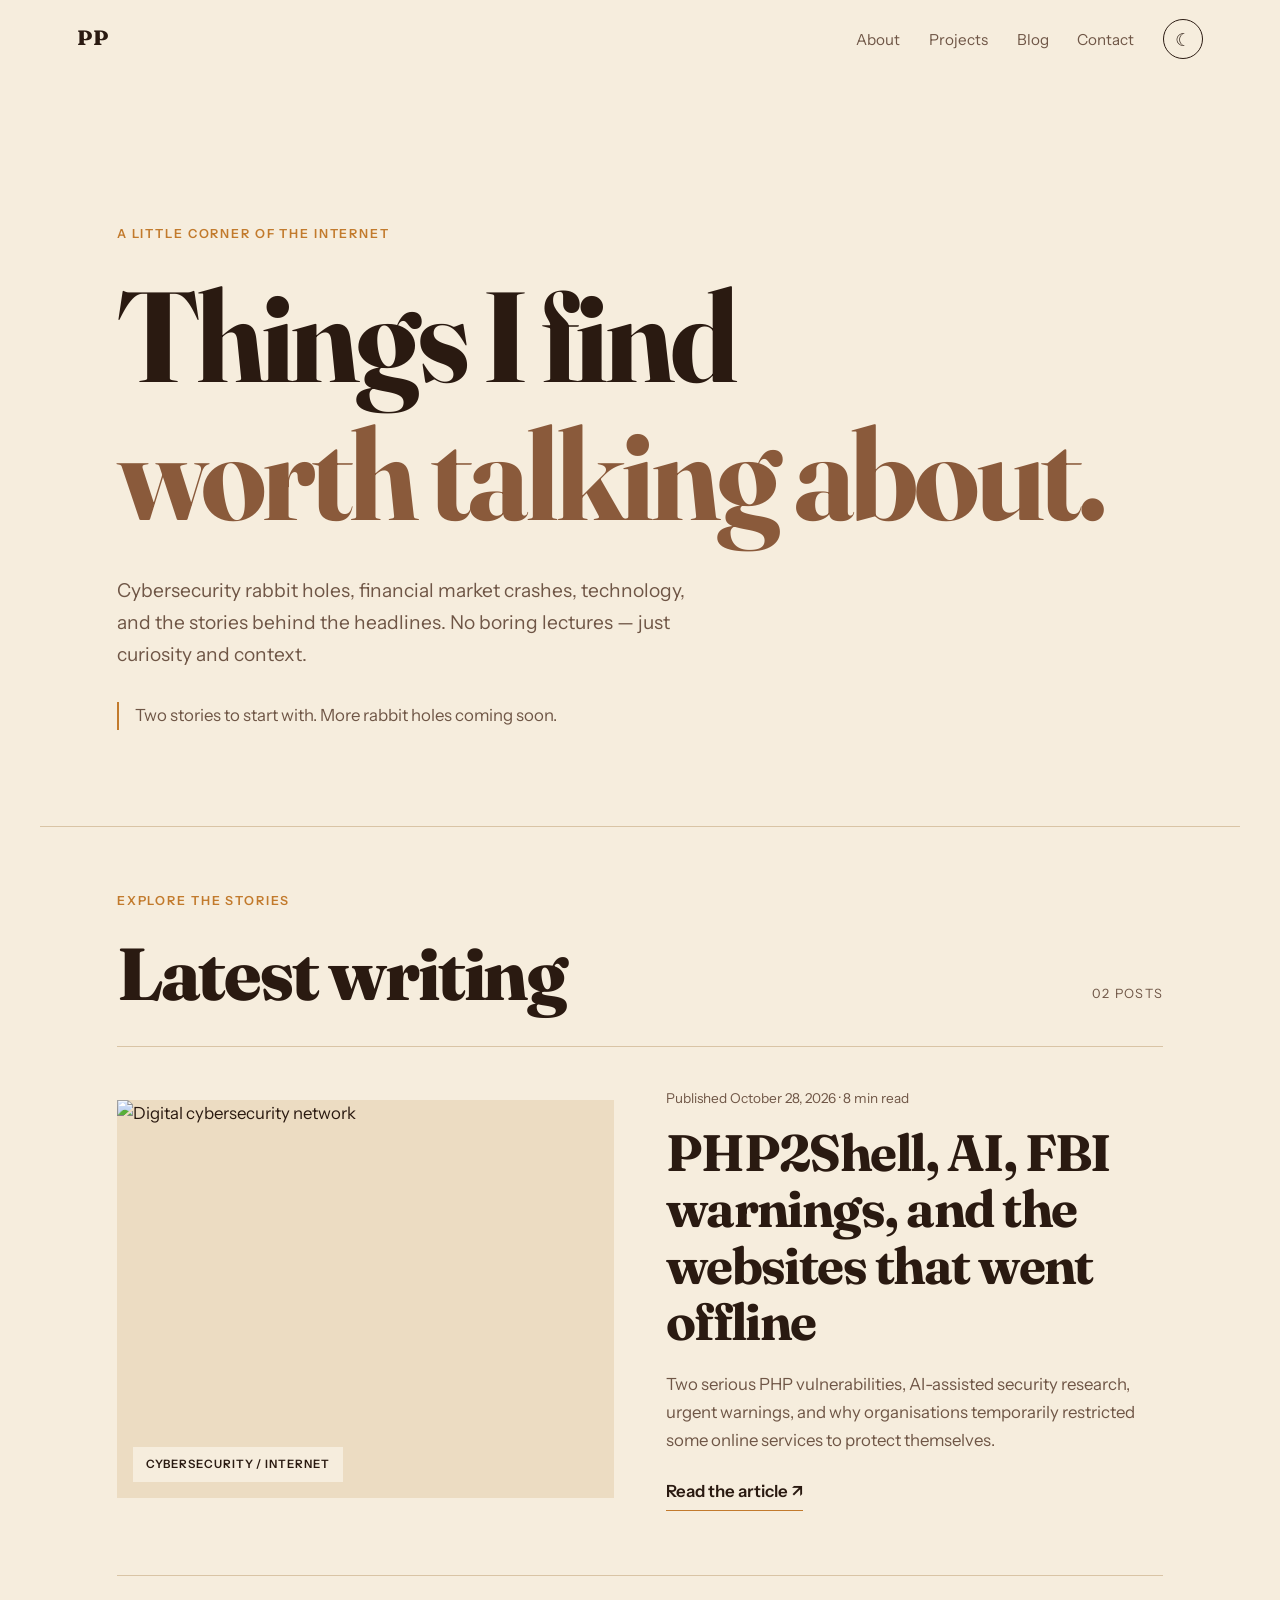
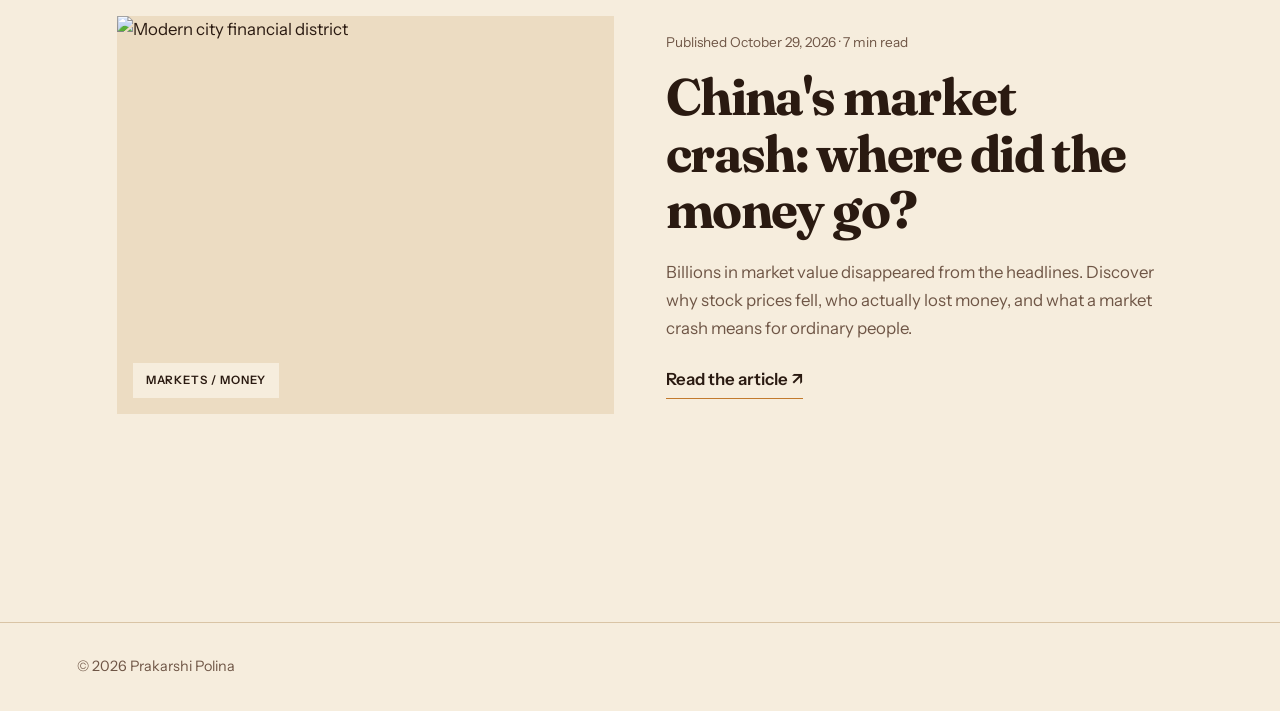
==== commit 4ab17a83: "Add files via upload" ====
--- a/blog.html
+++ b/blog.html
@@ -4,16 +4,16 @@
 <head>
   <meta charset="UTF-8">
   <meta name="viewport" content="width=device-width, initial-scale=1">
-
-  <title>PHP2Shell: The AI Discovery That Put Websites on Alert — Prakarshi Polina</title>
-  <meta name="description" content="A friendly, easy-to-understand explanation of PHP2Shell, AI-assisted vulnerability research, FBI warnings, and the organisations that temporarily took services offline.">
+  <meta name="description" content="Technology, cybersecurity, financial markets and stories explained simply by Prakarshi Polina.">
+  <meta name="theme-color" content="#f6eddd">
+  <title>Blog — Prakarshi Polina</title>
 
   <script>
     try {
-      const theme = localStorage.getItem("theme") ||
-        (matchMedia("(prefers-color-scheme: dark)").matches ? "dark" : "light");
-
-      document.documentElement.dataset.theme = theme;
+      document.documentElement.dataset.theme =
+        localStorage.getItem("theme") ||
+        (matchMedia("(prefers-color-scheme: dark)").matches
+          ? "dark" : "light");
     } catch (e) {
       document.documentElement.dataset.theme = "light";
     }
@@ -21,827 +21,130 @@
 
   <link rel="preconnect" href="https://fonts.googleapis.com">
   <link rel="preconnect" href="https://fonts.gstatic.com" crossorigin>
-
-  <link
-    href="https://fonts.googleapis.com/css2?family=Fraunces:opsz,wght@9..144,600;9..144,800&family=Instrument+Sans:wght@400;500;600;700&display=swap"
-    rel="stylesheet"
-  >
-
+  <link href="https://fonts.googleapis.com/css2?family=Fraunces:opsz,wght@9..144,600;9..144,800&family=Instrument+Sans:wght@400;500;600;700&display=swap" rel="stylesheet">
   <link rel="stylesheet" href="style.css">
 </head>
 
 <body>
-
   <div class="cursor" aria-hidden="true"></div>
-
   <div class="loader" aria-hidden="true">
-    <i></i>
-    <i></i>
-    <i></i>
-    <i></i>
+    <i></i><i></i><i></i><i></i>
   </div>
 
-  <!-- NAVIGATION -->
-  <nav>
-    <b>PP</b>
-
+  <nav aria-label="Main navigation">
+    <a href="index.html" aria-label="Home"><b>PP</b></a>
     <div>
       <a href="index.html#about">About</a>
       <a href="index.html#projects">Projects</a>
       <a href="blog.html">Blog</a>
-
-      <button
-        id="tg"
-        aria-label="Toggle light and dark theme"
-      ></button>
+      <a href="index.html#contact">Contact</a>
+      <button id="tg" type="button" aria-label="Toggle light and dark theme"></button>
     </div>
   </nav>
 
   <main class="blog-page">
 
-    <!-- BLOG INTRO -->
     <header class="blog-hero">
       <p class="eyebrow">A LITTLE CORNER OF THE INTERNET</p>
-
-      <h1>
-        Things I find<br>
-        <span>worth talking about.</span>
-      </h1>
-
+      <h1>Things I find<br><span>worth talking about.</span></h1>
       <p>
-        Cybersecurity rabbit holes, technology that makes me curious,
-        things happening on the internet, and random thoughts I don't
-        want to keep to myself.
+        Cybersecurity rabbit holes, financial market crashes,
+        technology, and the stories behind the headlines.
+        No boring lectures — just curiosity and context.
       </p>
-
       <div class="blog-note">
-        No boring lectures. Just curiosity, context, and a little coffee.
+        Two stories to start with. More rabbit holes coming soon.
       </div>
     </header>
 
-    <!-- LATEST POST -->
     <section class="blog-list" id="latest">
-
       <div class="blog-section-heading">
         <div>
-          <p class="eyebrow">THE FIRST RABBIT HOLE</p>
+          <p class="eyebrow">EXPLORE THE STORIES</p>
           <h2>Latest writing</h2>
         </div>
-
-        <span class="blog-count">01 POST</span>
+        <span class="blog-count">02 POSTS</span>
       </div>
 
+      <!-- ARTICLE 1 -->
       <article class="blog-card">
-
-        <a
-          class="blog-image-link"
-          href="#php2shell"
-          aria-label="Read the PHP2Shell article"
-        >
+        <a class="blog-image-link"
+           href="php2shell.html"
+           aria-label="Read the PHP2Shell article">
           <img
             src="https://images.unsplash.com/photo-1550751827-4bd374c3f58b?auto=format&fit=crop&w=1400&q=85"
-            alt="Abstract digital cybersecurity network"
-            loading="lazy"
-          >
-
-          <span class="image-label">
-            CYBERSECURITY / INTERNET
-          </span>
+            alt="Digital cybersecurity network"
+            loading="lazy">
+          <span class="image-label">CYBERSECURITY / INTERNET</span>
         </a>
 
         <div class="blog-card-body">
-
           <p class="post-date">
-            <time datetime="2026-10-28">
-              Published October 28, 2026
-            </time>
+            <time datetime="2026-10-28">Published October 28, 2026</time>
             · 8 min read
           </p>
 
           <h3>
-            <a href="#php2shell">
+            <a href="php2shell.html">
               PHP2Shell, AI, FBI warnings, and the websites that went offline
             </a>
           </h3>
 
           <p>
-            Two serious PHP vulnerabilities, AI-assisted security research,
-            urgent warnings, and a surprising list of organisations that
-            temporarily restricted online services to protect themselves.
+            Two serious PHP vulnerabilities, AI-assisted security
+            research, urgent warnings, and why organisations temporarily
+            restricted some online services to protect themselves.
           </p>
 
-          <a class="read-link" href="#php2shell">
-            Come down this rabbit hole ↗
+          <a class="read-link" href="php2shell.html">
+            Read the article ↗
           </a>
+        </div>
+      </article>
 
+      <!-- ARTICLE 2 -->
+      <article class="blog-card">
+        <a class="blog-image-link"
+           href="china-market-crash.html"
+           aria-label="Read the Chinese market crash article">
+          <img
+            src="https://images.unsplash.com/photo-1480714378408-67cf0d13bc1b?auto=format&fit=crop&w=1400&q=85"
+            alt="Modern city financial district"
+            loading="lazy">
+          <span class="image-label">MARKETS / MONEY</span>
+        </a>
+
+        <div class="blog-card-body">
+          <p class="post-date">
+            <time datetime="2026-10-29">Published October 29, 2026</time>
+            · 7 min read
+          </p>
+
+          <h3>
+            <a href="china-market-crash.html">
+              China's market crash: where did the money go?
+            </a>
+          </h3>
+
+          <p>
+            Billions in market value disappeared from the headlines.
+            Discover why stock prices fell, who actually lost money,
+            and what a market crash means for ordinary people.
+          </p>
+
+          <a class="read-link" href="china-market-crash.html">
+            Read the article ↗
+          </a>
         </div>
       </article>
     </section>
 
-    <!-- MAIN ARTICLE -->
-    <article class="blog-article" id="php2shell">
-
-      <header class="article-header">
-
-        <a href="#latest" class="back-link">
-          ← Back to the blog
-        </a>
-
-        <p class="eyebrow">
-          CYBERSECURITY, WITHOUT THE HEADACHE
-        </p>
-
-        <h2>
-          PHP2Shell, AI, FBI warnings, and the websites that went offline
-        </h2>
-
-        <div class="article-meta">
-          <span>By Prakarshi Polina</span>
-          <span>Published October 28, 2026</span>
-          <span>8 min read</span>
-        </div>
-
-      </header>
-
-      <!-- ARTICLE IMAGE -->
-      <figure class="article-cover">
-
-        <img
-          src="https://images.unsplash.com/photo-1510511459019-5dda7724fd87?auto=format&fit=crop&w=1600&q=85"
-          alt="Computer workstation representing cybersecurity research"
-          loading="lazy"
-        >
-
-        <figcaption>
-          The internet depends on software most of us never see.
-          Photo from
-          <a
-            href="https://unsplash.com/"
-            target="_blank"
-            rel="noopener"
-          >Unsplash</a>.
-        </figcaption>
-
-      </figure>
-
-      <div class="article-content">
-
-        <p class="article-lead">
-          Imagine opening the internet one morning and discovering that
-          government websites, online services, and familiar platforms are
-          temporarily going offline — not necessarily because they were
-          hacked, but because staying online could be the bigger risk.
-        </p>
-
-        <p>
-          That was the kind of situation that unfolded around PHP2Shell
-          in October 2026. Two critical vulnerabilities in PHP triggered
-          urgent security warnings, emergency updates, and precautionary
-          shutdowns. There was another detail that made the story especially
-          interesting: AI tools had helped security researchers investigate
-          the weaknesses.
-        </p>
-
-        <p>
-          So let's break it down without turning this into a lecture full
-          of complicated cybersecurity vocabulary.
-        </p>
-
-        <h3>First things first: what even is PHP?</h3>
-
-        <p>
-          Imagine a website as a restaurant. The page you see is the dining
-          area, but behind the scenes there's a kitchen doing the work:
-          retrieving information, processing forms, and talking to databases.
-        </p>
-
-        <p>
-          PHP is one of the technologies that can power that behind-the-scenes
-          work. It runs on web servers and helps websites generate dynamic
-          pages. You might never notice it when you visit a website, but
-          it can be part of what makes the website function.
-        </p>
-
-        <p>
-          Here's why that matters: if a problem exists in one individual
-          website, the owner may only need to fix that website. But if a
-          weakness exists in the underlying programming language, many
-          different websites and services could need to check their systems.
-        </p>
-
-        <p>
-          That's the bigger picture behind PHP2Shell. The concern wasn't
-          simply one badly written website. It was a weakness in PHP itself,
-          which is used by a huge range of web applications and services.
-        </p>
-
-        <h3>Okay, so what was PHP2Shell?</h3>
-
-        <p>
-          PHP2Shell is the name associated with two critical PHP vulnerabilities
-          disclosed on October 21, 2026:
-        </p>
-
-        <ul class="article-list">
-          <li>
-            <strong>CVE-2026-109618:</strong>
-            an out-of-memory handling flaw that can lead to memory corruption.
-          </li>
-
-          <li>
-            <strong>CVE-2026-109619:</strong>
-            a use-after-free flaw involving internal state that may point
-            to memory that has already been freed.
-          </li>
-        </ul>
-
-        <p>
-          Both vulnerabilities received a CVSS v4.0 severity score of
-          <strong>9.2 out of 10 — Critical</strong>. Under certain conditions,
-          an attacker could exploit them to run code on an affected server
-          without first logging in.
-        </p>
-
-        <p>
-          Cybersecurity professionals call this
-          <strong>unauthenticated remote code execution</strong>. In everyday
-          language, it means someone could potentially make a vulnerable
-          computer run instructions from a distance without passing through
-          the normal login process.
-        </p>
-
-        <!-- VULNERABILITY CARDS -->
-        <div class="severity-grid">
-
-          <section class="severity-card">
-
-            <p class="eyebrow">VULNERABILITY 01</p>
-
-            <h4>Out-of-memory handling</h4>
-
-            <div class="severity-score">
-              9.2/10
-              <span>CRITICAL · CVSS v4.0</span>
-            </div>
-
-            <p class="severity-caption">
-              CVE-2026-109618
-            </p>
-
-            <h5>What's the problem?</h5>
-
-            <p>
-              When PHP runs out of memory, it can interrupt the current
-              operation. In certain situations, some internal request data
-              may not be fully prepared, but cleanup code may still treat
-              that data as if it were ready to use.
-            </p>
-
-            <h5>Why should we care?</h5>
-
-            <p>
-              Mishandling that memory can cause memory corruption. Under
-              the right conditions, an attacker could potentially use it
-              to execute code on the affected server.
-            </p>
-
-          </section>
-
-          <section class="severity-card">
-
-            <p class="eyebrow">VULNERABILITY 02</p>
-
-            <h4>Use-after-free</h4>
-
-            <div class="severity-score">
-              9.2/10
-              <span>CRITICAL · CVSS v4.0</span>
-            </div>
-
-            <p class="severity-caption">
-              CVE-2026-109619
-            </p>
-
-            <h5>What's the problem?</h5>
-
-            <p>
-              A program can release memory when it no longer needs it.
-              The danger appears when some internal state still points
-              to that memory after it has been freed.
-            </p>
-
-            <h5>Why should we care?</h5>
-
-            <p>
-              A later request may use that stale information before it
-              has been correctly reset. Under certain conditions, this
-              can contribute to memory errors and remote code execution.
-            </p>
-
-          </section>
-
-        </div>
-
-        <aside class="article-callout">
-
-          <p class="eyebrow">A QUICK REALITY CHECK</p>
-
-          <p>
-            A score of 9.2 means the vulnerabilities are rated Critical.
-            It does <strong>not</strong> mean that 92% of websites were
-            hacked, or that every website running PHP was successfully
-            compromised. Risk, exposure, and confirmed compromise are
-            three different things.
-          </p>
-
-        </aside>
-
-        <h3>Wait — AI helped find these vulnerabilities?</h3>
-
-        <p>
-          Yes, and this is one of the most interesting parts of the story.
-          AI tools were used as part of security research into the PHP flaws.
-          But the details matter: it wasn't the FBI simply asking an AI
-          chatbot to scan the internet and then discovering everything.
-        </p>
-
-        <p>
-          Security researchers at organisations including Calif, Wiz, and
-          OpenAI were involved in discovering and investigating the issues.
-          Reporting from Wiz describes how AI models and research tools
-          helped investigate the vulnerable code, develop and test exploits,
-          and validate fixes.
-        </p>
-
-        <p>
-          Think of AI as a very fast research assistant. It can help a
-          specialist examine complicated code, explore possible explanations,
-          test ideas, and investigate why something behaves unexpectedly.
-          The researchers still need to verify what the tools produce and
-          work with software maintainers to get a fix developed and tested.
-        </p>
-
-        <p>
-          The vulnerabilities were particularly tricky because they involved
-          how PHP handles memory and internal state. Those aren't always
-          easy problems to identify just by looking at a website from the
-          outside.
-        </p>
-
-        <aside class="article-callout">
-
-          <p class="eyebrow">SO, WHAT DID THE FBI DO?</p>
-
-          <p>
-            The FBI's cyber division published a critical PHP vulnerability
-            alert. The discovery work and the government warning are related
-            parts of the same story, but they are not the same event:
-            researchers investigated the flaws, while agencies warned
-            organisations about the risk and the need to act.
-          </p>
-
-        </aside>
-
-        <p>
-          There is a bigger lesson here, too. AI can help defenders find
-          weaknesses sooner, but the same general capabilities can also
-          help attackers analyse vulnerabilities and adapt their techniques.
-          AI isn't automatically good or bad; how people use it matters.
-        </p>
-
-        <h3>Why were the FBI and other security agencies warning people?</h3>
-
-        <p>
-          When a flaw can potentially let an attacker run code on a server
-          without logging in, organisations need to take it seriously.
-          A compromised server could put applications, data, and other
-          systems within reach at risk, depending on the server's permissions
-          and setup.
-        </p>
-
-        <p>
-          The FBI published a critical PHP vulnerability alert, and other
-          cybersecurity agencies also advised organisations to identify
-          affected systems, apply fixes, and consider temporary shutdowns
-          if they could not protect a vulnerable service in time.
-        </p>
-
-        <p>
-          Why take a website offline? Think of it like closing a shop for
-          a short time because the lock on its front door may be defective.
-          Closing is inconvenient, but it can be safer than leaving the
-          door open while the problem is being fixed.
-        </p>
-
-        <p>
-          For an organisation that provides public services, taking a site
-          offline can be disruptive. But it may be a deliberate safety
-          decision rather than evidence that an attacker has already broken in.
-        </p>
-
-        <h3>Which organisations took websites or services offline?</h3>
-
-        <p>
-          This is where the story went from a technical security advisory
-          to something people could actually notice. Reuters reported that
-          a number of governments, public institutions, and businesses
-          temporarily took websites or online services offline or restricted
-          access while they dealt with the PHP vulnerabilities.
-        </p>
-
-        <p>
-          These are examples reported in connection with the precautionary
-          response. They should not be read as a list of organisations
-          confirmed to have been hacked.
-        </p>
-
-        <!-- ORGANISATION CARDS -->
-        <div class="outage-grid">
-
-          <section class="outage-card">
-
-            <p class="eyebrow">ONLINE ENCYCLOPEDIA</p>
-
-            <h4>Wikimedia Foundation</h4>
-
-            <p>
-              The organisation behind Wikipedia said it was addressing
-              PHP security issues and took some other systems offline
-              as a precaution until they could be safely patched.
-            </p>
-
-            <span class="outage-tag">Precautionary shutdowns</span>
-
-          </section>
-
-          <section class="outage-card">
-
-            <p class="eyebrow">DIGITAL LIBRARY</p>
-
-            <h4>Internet Archive</h4>
-
-            <p>
-              The digital library temporarily took its portal offline
-              for emergency maintenance and security patching. Reuters
-              reported that the website later came back online.
-            </p>
-
-            <span class="outage-tag">Temporary downtime</span>
-
-          </section>
-
-          <section class="outage-card">
-
-            <p class="eyebrow">TELECOMMUNICATIONS</p>
-
-            <h4>Orange</h4>
-
-            <p>
-              The French telecoms group temporarily suspended access to
-              a number of websites and applications using PHP as a
-              precautionary measure.
-            </p>
-
-            <span class="outage-tag">Some services restricted</span>
-
-          </section>
-
-          <section class="outage-card">
-
-            <p class="eyebrow">FINANCE</p>
-
-            <h4>Japanese financial services</h4>
-
-            <p>
-              Nomura and Mitsubishi UFJ Financial Group were among the
-              Japanese companies Reuters reported as temporarily
-              suspending some internet services.
-            </p>
-
-            <span class="outage-tag">Some online services suspended</span>
-
-          </section>
-
-          <section class="outage-card">
-
-            <p class="eyebrow">TRANSPORT</p>
-
-            <h4>ANA and East Japan Railway</h4>
-
-            <p>
-              The airline ANA and East Japan Railway also reported
-              temporary suspensions of some internet services as part
-              of emergency measures.
-            </p>
-
-            <span class="outage-tag">Some services suspended</span>
-
-          </section>
-
-          <section class="outage-card">
-
-            <p class="eyebrow">PUBLIC SERVICES</p>
-
-            <h4>Government websites</h4>
-
-            <p>
-              Reuters reported precautionary shutdowns or service
-              restrictions involving public websites in countries
-              including the Netherlands, Finland, the Czech Republic,
-              and Japan.
-            </p>
-
-            <span class="outage-tag">Public sites affected</span>
-
-          </section>
-
-        </div>
-
-        <p>
-          Other examples reported included some BBC web portals and
-          municipal web services in the UK. The exact services affected
-          differed by organisation.
-        </p>
-
-        <p>
-          Here's the distinction I think is really important: a service
-          being unavailable does not automatically mean its data was stolen.
-          In several cases, organisations said the action was precautionary.
-          The shutdown itself was part of the response to the risk, not
-          proof that the vulnerability had been exploited against that
-          organisation.
-        </p>
-
-        <h3>Does that mean these companies were hacked?</h3>
-
-        <p>
-          Not necessarily. There are three different situations that are
-          easy to mix up:
-        </p>
-
-        <ul class="article-list">
-          <li>
-            <strong>Vulnerable:</strong>
-            a system contains a weakness that could be exploited.
-          </li>
-
-          <li>
-            <strong>Under attack:</strong>
-            someone is trying to exploit a weakness.
-          </li>
-
-          <li>
-            <strong>Compromised:</strong>
-            an attacker has successfully gained unauthorised access or control.
-          </li>
-        </ul>
-
-        <p>
-          Those are not interchangeable. A company can discover that a
-          system is vulnerable and take it offline before an attacker
-          successfully exploits it. In fact, that is exactly the kind of
-          preventive action security teams want organisations to take.
-        </p>
-
-        <p>
-          The responsible way to describe this incident is that multiple
-          organisations restricted or temporarily took services offline
-          in response to the PHP2Shell risk. Do not label every organisation
-          in this list as "hacked" unless a reliable source confirms that
-          specific claim.
-        </p>
-
-        <h3>Why did one software problem affect so many different places?</h3>
-
-        <p>
-          Websites can look completely different on the surface while
-          relying on the same underlying software. One may be a public
-          information portal, another may be a digital library, and
-          another may be a company's online service. If their server
-          environments use affected PHP versions, they may all need to
-          assess the same underlying vulnerability.
-        </p>
-
-        <p>
-          Imagine finding a problem with a particular type of lock used
-          in thousands of buildings. The buildings are not all owned by
-          the same company, and they don't all contain the same things.
-          But everyone using that lock may need to check whether theirs
-          is affected and arrange a repair.
-        </p>
-
-        <p>
-          That is why the response involved software maintainers, hosting
-          providers, cloud services, security researchers, and organisations
-          running their own websites.
-        </p>
-
-        <h3>What should organisations do?</h3>
-
-        <p>
-          If a company runs PHP, its security team should check the official
-          PHP guidance and determine which systems are affected. The exact
-          response depends on the PHP version, the deployment, and the
-          vendor's instructions.
-        </p>
-
-        <ul class="article-list">
-          <li>
-            Identify PHP installations across websites, servers, and
-            products managed by vendors.
-          </li>
-
-          <li>
-            Prioritise systems exposed to the internet.
-          </li>
-
-          <li>
-            Install the appropriate security updates and verify that the
-            fixed version is running.
-          </li>
-
-          <li>
-            Review logs and investigate signs of compromise where appropriate;
-            patching alone does not prove that no earlier intrusion happened.
-          </li>
-
-          <li>
-            If a vulnerable system cannot be safely patched in time, follow
-            official guidance and assess whether it should temporarily be
-            taken offline.
-          </li>
-        </ul>
-
-        <p>
-          PHP announced fixes for supported branches including 8.5.12,
-          8.4.27, 8.3.36, and 8.2.35 for these vulnerabilities. Check the
-          official PHP advisory for the latest guidance and the version
-          appropriate to your installation. Older unsupported releases
-          may require a supported-version upgrade rather than a simple patch.
-        </p>
-
-        <h3>My takeaway</h3>
-
-        <p>
-          The part I find fascinating is how many different things came
-          together in one story: a programming language, hard-to-find memory
-          bugs, AI-assisted security research, government warnings, and
-          organisations making the difficult decision to temporarily
-          switch off services.
-        </p>
-
-        <p>
-          AI helped researchers investigate the flaws, but it did not
-          remove the need for human expertise, testing, responsible
-          disclosure, or software maintainers to release fixes.
-        </p>
-
-        <p>
-          And when websites went offline, that didn't automatically mean
-          hackers had won. In many cases, taking a service offline was
-          a defensive decision intended to reduce risk while updates
-          were applied.
-        </p>
-
-        <p>
-          We tend to think of the internet as millions of separate websites.
-          Underneath, many of them depend on shared building blocks.
-          That makes those building blocks incredibly useful — and keeping
-          them secure everyone's business.
-        </p>
-
-        <p>
-          So the next time a cybersecurity headline sounds like a story
-          about a faraway server, remember: the consequences can reach
-          much further than the code where the problem began.
-        </p>
-
-        <p>
-          <strong>And that's probably a good reason to pay attention.</strong>
-        </p>
-
-        <!-- SOURCES -->
-        <div class="article-sources">
-
-          <h3>For the curious (and the fact-checkers)</h3>
-
-          <p>
-            These links lead to official advisories and reporting behind
-            the main points in this post.
-          </p>
-
-          <ul>
-
-            <li>
-              <a
-                href="https://www.php.net/archive/2026.php#2026-10-21-5"
-                target="_blank"
-                rel="noopener"
-              >
-                PHP project — Security release, October 21, 2026
-              </a>
-            </li>
-
-            <li>
-              <a
-                href="https://www.fbi.gov/investigate/cyber"
-                target="_blank"
-                rel="noopener"
-              >
-                FBI — Cybersecurity alerts and advisories
-              </a>
-            </li>
-
-            <li>
-              <a
-                href="https://www.wiz.io/blog/php2shell-php-rce"
-                target="_blank"
-                rel="noopener"
-              >
-                Wiz Research — PHP2Shell and AI-assisted vulnerability research
-              </a>
-            </li>
-
-            <li>
-              <a
-                href="https://openai.com/index/coordinated-disclosure-of-critical-vulnerabilities/"
-                target="_blank"
-                rel="noopener"
-              >
-                OpenAI — Coordinated disclosure of critical vulnerabilities
-              </a>
-            </li>
-
-            <li>
-              <a
-                href="https://cloud.google.com/blog/products/identity-security/responding-to-core-php-vulnerabilities-cve-2026-109618-cve-2026-109619"
-                target="_blank"
-                rel="noopener"
-              >
-                Google Cloud — Guidance on the two PHP vulnerabilities
-              </a>
-            </li>
-
-            <li>
-              <a
-                href="https://www.reuters.com/technology/websites-taken-offline-over-php-risks-2026-10-21/"
-                target="_blank"
-                rel="noopener"
-              >
-                Reuters — Governments and companies take websites offline over PHP flaws
-              </a>
-            </li>
-
-            <li>
-              <a
-                href="https://www.ncsc.gov.uk/news/critical-security-issue-affecting-php"
-                target="_blank"
-                rel="noopener"
-              >
-                UK National Cyber Security Centre — Critical security issue affecting PHP
-              </a>
-            </li>
-
-          </ul>
-
-          <p class="source-note">
-            This is an independent educational summary, not an official
-            statement from any company or government agency. Organisations
-            listed above were reported as taking some websites or services
-            offline, restricting access, or carrying out precautionary
-            measures. This does not establish that each organisation was
-            compromised. Security guidance can change, so consult the
-            original advisories for the latest information.
-          </p>
-
-        </div>
-
-        <!-- END OF ARTICLE -->
-        <div class="article-end">
-
-          <span>END OF RABBIT HOLE</span>
-
-          <p>
-            Curious about something else? There'll probably be a post about it.
-          </p>
-
-          <a class="btn fill" href="index.html">
-            Back to my portfolio
-          </a>
-
-        </div>
-
-      </div>
-    </article>
-
   </main>
 
-  <!-- FOOTER -->
   <footer>
-    © <span id="y"></span> Prakarshi Polina · Made with curiosity.
+    © <span id="y"></span> Prakarshi Polina
   </footer>
 
   <script src="script.js"></script>
-
 </body>
 </html>
--- a/style.css
+++ b/style.css
@@ -1,5 +1,14 @@
+
+/* =========================================
+   PR AKARSHI POLINA — PORTFOLIO & BLOG
+   Shared stylesheet for all HTML pages
+   ========================================= */
+
+/* ---------- THEME VARIABLES ---------- */
 
 :root {
+  color-scheme: light;
+
   --bg: #f6eddd;
   --bg2: #ecdcc2;
   --ink: #2a1a11;
@@ -9,9 +18,12 @@
   --line: #d9c4a5;
   --p1: #8a5a3b;
   --p2: #d9a566;
+  --shadow: 0 18px 50px rgba(67, 43, 24, 0.08);
 }
 
 [data-theme="dark"] {
+  color-scheme: dark;
+
   --bg: #1b120d;
   --bg2: #2a1b14;
   --ink: #f4e7d4;
@@ -21,11 +33,10 @@
   --line: #41291d;
   --p1: #d6ad84;
   --p2: #7a4a2e;
-}
-
-/* ==========================
-   GLOBAL STYLES
-   ========================== */
+  --shadow: 0 18px 50px rgba(0, 0, 0, 0.2);
+}
+
+/* ---------- GLOBAL STYLES ---------- */
 
 * {
   box-sizing: border-box;
@@ -35,22 +46,34 @@
 
 html {
   scroll-behavior: smooth;
+  scroll-padding-top: 100px;
 }
 
 body {
+  min-height: 100vh;
   background: var(--bg);
   color: var(--ink);
   font: 400 1.05rem/1.65 "Instrument Sans", system-ui, sans-serif;
   overflow-x: hidden;
-  transition: background .4s, color .4s;
+  transition: background 0.4s, color 0.4s;
+}
+
+img {
+  max-width: 100%;
 }
 
 h1,
 h2,
 h3 {
-  font-family: "Fraunces", serif;
-  line-height: 1.02;
-  letter-spacing: -.03em;
+  font-family: "Fraunces", Georgia, serif;
+  line-height: 1.08;
+  letter-spacing: -0.03em;
+}
+
+h4,
+h5,
+h6 {
+  line-height: 1.3;
 }
 
 a {
@@ -58,10 +81,22 @@
   text-decoration: none;
 }
 
+button,
+input,
+textarea,
+select {
+  font: inherit;
+}
+
+button {
+  color: inherit;
+}
+
 section {
+  width: 100%;
+  max-width: 1200px;
   padding: 7rem 6vw;
-  max-width: 1200px;
-  margin: auto;
+  margin-inline: auto;
 }
 
 h2 {
@@ -75,14 +110,17 @@
   color: var(--mute);
 }
 
+::selection {
+  background: var(--acc);
+  color: var(--bg);
+}
+
 :focus-visible {
   outline: 2px solid var(--hov);
   outline-offset: 4px;
 }
 
-/* ==========================
-   CUSTOM CURSOR
-   ========================== */
+/* ---------- CUSTOM CURSOR ---------- */
 
 .cursor {
   position: fixed;
@@ -97,21 +135,21 @@
   transform: translate(-50%, -50%);
   opacity: 0;
   transition:
-    width .25s,
-    height .25s,
-    background .25s,
-    opacity .3s;
+    width 0.25s,
+    height 0.25s,
+    background 0.25s,
+    opacity 0.3s;
 }
 
 .cursor.on {
-  opacity: .9;
+  opacity: 0.9;
 }
 
 .cursor.text {
   width: 74px;
   height: 74px;
   background: var(--hov);
-  opacity: .8;
+  opacity: 0.8;
 }
 
 .cursor.down {
@@ -133,9 +171,7 @@
   }
 }
 
-/* ==========================
-   PAGE LOADER
-   ========================== */
+/* ---------- PAGE LOADER ---------- */
 
 .loader {
   position: fixed;
@@ -148,23 +184,21 @@
 .loader i {
   flex: 1;
   background: var(--p1);
-  animation: up .9s cubic-bezier(.76, 0, .24, 1) forwards;
-  animation-delay: calc(.5s + var(--d, 0s));
+  animation: loader-up 0.9s cubic-bezier(0.76, 0, 0.24, 1) forwards;
+  animation-delay: calc(0.5s + var(--d, 0s));
 }
 
 .loader i:nth-child(even) {
   background: var(--p2);
 }
 
-@keyframes up {
+@keyframes loader-up {
   to {
     transform: translateY(-101%);
   }
 }
 
-/* ==========================
-   NAVIGATION
-   ========================== */
+/* ---------- NAVIGATION ---------- */
 
 nav {
   position: fixed;
@@ -174,23 +208,30 @@
   display: flex;
   justify-content: space-between;
   align-items: center;
+  gap: 1rem;
   padding: 1.2rem 6vw;
   z-index: 50;
-  backdrop-filter: blur(10px);
-  background: linear-gradient(var(--bg), transparent);
-  gap: 1rem;
+  backdrop-filter: blur(14px);
+  -webkit-backdrop-filter: blur(14px);
+  background: color-mix(in srgb, var(--bg) 88%, transparent);
+  border-bottom: 1px solid transparent;
+  transition: background 0.3s, border-color 0.3s;
 }
 
 nav b {
-  font: 800 1.3rem "Fraunces";
+  font: 800 1.3rem "Fraunces", Georgia, serif;
+}
+
+nav > a:first-child {
+  flex-shrink: 0;
 }
 
 nav div {
   display: flex;
   gap: 1.8rem;
-  font-size: .95rem;
+  align-items: center;
   color: var(--mute);
-  align-items: center;
+  font-size: 0.95rem;
 }
 
 nav > div {
@@ -198,29 +239,29 @@
 }
 
 nav a {
-  transition: color .2s ease;
-}
-
-nav a:hover {
-  color: var(--ink);
-}
-
+  transition: color 0.2s ease;
+}
+
+nav a:hover,
 nav a[aria-current="page"] {
   color: var(--ink);
 }
 
 #tg {
+  display: grid;
+  place-items: center;
+  flex: 0 0 40px;
   width: 40px;
   height: 40px;
   border-radius: 50%;
   border: 1.5px solid var(--ink);
-  background: none;
+  background: transparent;
   color: var(--ink);
   font-size: 1.1rem;
   transition:
-    background .25s,
-    color .25s,
-    transform .4s;
+    background 0.25s,
+    color 0.25s,
+    transform 0.4s;
 }
 
 #tg:hover {
@@ -229,17 +270,15 @@
   transform: rotate(25deg);
 }
 
-#tg:after {
+#tg::after {
   content: "☾";
 }
 
-[data-theme="dark"] #tg:after {
+[data-theme="dark"] #tg::after {
   content: "☀";
 }
 
-/* ==========================
-   PORTFOLIO HERO
-   ========================== */
+/* ---------- PORTFOLIO HERO ---------- */
 
 .hero {
   min-height: 100vh;
@@ -257,13 +296,13 @@
 .mask {
   display: block;
   overflow: hidden;
-  padding-bottom: .08em;
+  padding-bottom: 0.08em;
 }
 
 .mask span {
   display: block;
   transform: translateY(110%);
-  animation: rise 1s cubic-bezier(.2, .8, .2, 1) forwards;
+  animation: rise 1s cubic-bezier(0.2, 0.8, 0.2, 1) forwards;
 }
 
 .mask:nth-child(1) span {
@@ -285,7 +324,7 @@
   margin-top: 2rem;
   font-size: 1.2rem;
   opacity: 0;
-  animation: fade 1s 1.9s forwards;
+  animation: fade-in 1s 1.9s forwards;
 }
 
 .cta {
@@ -294,34 +333,34 @@
   margin-top: 2.2rem;
   flex-wrap: wrap;
   opacity: 0;
-  animation: fade 1s 2.1s forwards;
-}
-
-@keyframes fade {
+  animation: fade-in 1s 2.1s forwards;
+}
+
+@keyframes fade-in {
   to {
     opacity: 1;
   }
 }
 
-/* ==========================
-   BUTTONS
-   ========================== */
+/* ---------- BUTTONS ---------- */
 
 .btn {
   display: inline-block;
   border: 1.5px solid var(--ink);
   border-radius: 99px;
-  padding: .8rem 1.6rem;
+  padding: 0.8rem 1.6rem;
   font-weight: 500;
   transition:
-    background .25s,
-    color .25s,
-    border-color .25s;
+    background 0.25s,
+    color 0.25s,
+    border-color 0.25s,
+    transform 0.25s;
 }
 
 .btn:hover {
   background: var(--ink);
   color: var(--bg);
+  transform: translateY(-2px);
 }
 
 .btn.fill {
@@ -335,9 +374,7 @@
   border-color: var(--hov);
 }
 
-/* ==========================
-   MOVING SKILLS STRIP
-   ========================== */
+/* ---------- MOVING SKILLS STRIP ---------- */
 
 .marq {
   overflow: hidden;
@@ -350,8 +387,8 @@
   display: flex;
   gap: 3rem;
   width: max-content;
-  animation: scroll 32s linear infinite;
-  font: 800 1.6rem "Fraunces";
+  animation: marquee-scroll 32s linear infinite;
+  font: 800 1.6rem "Fraunces", Georgia, serif;
 }
 
 .marq span {
@@ -363,20 +400,18 @@
   color: var(--acc);
 }
 
-@keyframes scroll {
+@keyframes marquee-scroll {
   to {
     transform: translateX(-50%);
   }
 }
 
-/* ==========================
-   SCROLL REVEAL
-   ========================== */
+/* ---------- SCROLL REVEAL ---------- */
 
 .s {
   opacity: 0;
   transition:
-    transform 1s cubic-bezier(.2, .8, .2, 1),
+    transform 1s cubic-bezier(0.2, 0.8, 0.2, 1),
     opacity 1s;
 }
 
@@ -393,9 +428,7 @@
   transform: none;
 }
 
-/* ==========================
-   ABOUT SECTION
-   ========================== */
+/* ---------- ABOUT SECTION ---------- */
 
 .about {
   display: grid;
@@ -416,18 +449,16 @@
 
 .facts b {
   display: block;
-  font: 800 2rem "Fraunces";
-}
-
-/* ==========================
-   EXPERIENCE TIMELINE
-   ========================== */
+  font: 800 2rem "Fraunces", Georgia, serif;
+}
+
+/* ---------- EXPERIENCE TIMELINE ---------- */
 
 .tl {
   position: relative;
 }
 
-.tl:before {
+.tl::before {
   content: "";
   position: absolute;
   left: 50%;
@@ -449,11 +480,11 @@
   padding: 0 0 3.5rem 3.2rem;
 }
 
-.tli:before {
+.tli::before {
   content: "";
   position: absolute;
   right: -9px;
-  top: .45rem;
+  top: 0.45rem;
   width: 18px;
   height: 18px;
   border-radius: 50%;
@@ -461,7 +492,7 @@
   border: 4px solid var(--bg);
 }
 
-.tli.r:before {
+.tli.r::before {
   left: -9px;
   right: auto;
 }
@@ -473,30 +504,28 @@
 
 .tli h3 {
   font-size: 1.8rem;
-  margin: .2rem 0;
+  margin: 0.2rem 0;
 }
 
 .tli em {
-  font-style: normal;
-  color: var(--mute);
   display: block;
   margin-bottom: 1rem;
+  color: var(--mute);
+  font-style: normal;
 }
 
 .tli li {
-  margin: .5rem 0 .5rem 1.1rem;
+  margin: 0.5rem 0 0.5rem 1.1rem;
   color: var(--mute);
 }
 
-/* ==========================
-   PROJECTS
-   ========================== */
+/* ---------- PROJECTS ---------- */
 
 .proj {
   display: block;
   padding: 2.2rem 0;
   border-top: 1px solid var(--line);
-  transition: padding .4s, background .4s;
+  transition: padding 0.4s, background 0.4s;
 }
 
 .proj:hover {
@@ -506,7 +535,7 @@
 
 .proj h3 {
   font-size: clamp(1.7rem, 4.2vw, 3rem);
-  margin-bottom: .8rem;
+  margin-bottom: 0.8rem;
 }
 
 .plink {
@@ -515,17 +544,17 @@
   font-weight: 500;
   border-bottom: 2px solid var(--hov);
   padding-bottom: 2px;
-  transition: color .25s, letter-spacing .3s;
+  transition: color 0.25s, letter-spacing 0.3s;
 }
 
 .plink:hover {
   color: var(--hov);
-  letter-spacing: .04em;
+  letter-spacing: 0.04em;
 }
 
 .tags {
   display: flex;
-  gap: .5rem;
+  gap: 0.5rem;
   flex-wrap: wrap;
   margin-top: 1rem;
 }
@@ -533,13 +562,11 @@
 .tags span {
   border: 1px solid var(--line);
   border-radius: 99px;
-  padding: .2rem .8rem;
-  font-size: .85rem;
-}
-
-/* ==========================
-   SKILLS AND CERTIFICATES
-   ========================== */
+  padding: 0.2rem 0.8rem;
+  font-size: 0.85rem;
+}
+
+/* ---------- SKILLS AND CERTIFICATES ---------- */
 
 .skills {
   display: grid;
@@ -549,7 +576,7 @@
 
 .skills h3 {
   font-size: 1.5rem;
-  margin-bottom: .8rem;
+  margin-bottom: 0.8rem;
   color: var(--acc);
 }
 
@@ -559,7 +586,7 @@
 
 .certs li {
   list-style: none;
-  padding: .9rem 0;
+  padding: 0.9rem 0;
   border-top: 1px solid var(--line);
   color: var(--mute);
 }
@@ -569,9 +596,7 @@
   font-weight: 500;
 }
 
-/* ==========================
-   CONTACT AND FOOTER
-   ========================== */
+/* ---------- CONTACT AND FOOTER ---------- */
 
 .contact {
   padding-bottom: 5rem;
@@ -595,18 +620,21 @@
 footer {
   padding: 2rem 6vw;
   color: var(--mute);
-  font-size: .9rem;
+  font-size: 0.9rem;
   border-top: 1px solid var(--line);
 }
 
-/* ==========================
-   PERSONAL BLOG
-   ========================== */
+/* =========================================
+   BLOG PAGES
+   ========================================= */
 
 .blog-page {
+  width: 100%;
   padding-top: 5rem;
   padding-bottom: 2rem;
 }
+
+/* ---------- BLOG INTRO ---------- */
 
 .blog-hero {
   min-height: 76vh;
@@ -619,9 +647,9 @@
 }
 
 .eyebrow {
-  font-size: .78rem;
-  font-weight: 500;
-  letter-spacing: .15em;
+  font-size: 0.78rem;
+  font-weight: 600;
+  letter-spacing: 0.15em;
   text-transform: uppercase;
   color: var(--hov);
   margin-bottom: 1.4rem;
@@ -650,7 +678,7 @@
   max-width: 480px;
 }
 
-/* Blog post list */
+/* ---------- ARTICLE LISTING ---------- */
 
 .blog-list {
   padding-top: 4rem;
@@ -670,17 +698,19 @@
 }
 
 .blog-count {
-  font-size: .8rem;
+  font-size: 0.8rem;
   color: var(--mute);
-  letter-spacing: .1em;
-  padding-bottom: .6rem;
-}
+  letter-spacing: 0.1em;
+  padding-bottom: 0.6rem;
+}
+
+/* Each article is a separate row with its own image and link. */
 
 .blog-card {
   display: grid;
-  grid-template-columns: 1fr 1fr;
+  grid-template-columns: minmax(0, 1fr) minmax(0, 1fr);
   gap: clamp(1.5rem, 4vw, 4rem);
-  padding: 2rem 0 4rem;
+  padding: 2.5rem 0 4rem;
   border-top: 1px solid var(--line);
   align-items: center;
   min-width: 0;
@@ -692,6 +722,7 @@
   overflow: hidden;
   background: var(--bg2);
   aspect-ratio: 5 / 4;
+  isolation: isolate;
 }
 
 .blog-image-link img {
@@ -699,27 +730,37 @@
   height: 100%;
   object-fit: cover;
   display: block;
-  transition: transform .5s;
+  transition: transform 0.5s;
   background: var(--bg2);
 }
 
 .blog-image-link:hover img {
-  transform: scale(1.04);
+  transform: scale(1.05);
+}
+
+.blog-image-link:focus-visible {
+  outline-offset: 5px;
 }
 
 .image-label {
   position: absolute;
   bottom: 1rem;
   left: 1rem;
+  max-width: calc(100% - 2rem);
   background: var(--bg);
   color: var(--ink);
-  padding: .5rem .8rem;
-  font-size: .72rem;
-  letter-spacing: .08em;
+  padding: 0.5rem 0.8rem;
+  font-size: 0.72rem;
+  font-weight: 600;
+  letter-spacing: 0.08em;
+}
+
+.blog-card-body {
+  min-width: 0;
 }
 
 .post-date {
-  font-size: .85rem;
+  font-size: 0.85rem;
   margin-bottom: 1rem;
 }
 
@@ -729,6 +770,10 @@
   margin-bottom: 1.3rem;
 }
 
+.blog-card h3 a {
+  transition: color 0.25s;
+}
+
 .blog-card h3 a:hover,
 .read-link:hover {
   color: var(--hov);
@@ -742,20 +787,30 @@
 .back-link {
   display: inline-block;
   border-bottom: 1px solid var(--hov);
-  padding-bottom: .25rem;
-  font-weight: 500;
-}
-
-/* Blog article */
+  padding-bottom: 0.25rem;
+  font-weight: 600;
+  transition: color 0.2s, border-color 0.2s;
+}
+
+.read-link:hover,
+.back-link:hover {
+  color: var(--hov);
+}
+
+/* =========================================
+   INDIVIDUAL ARTICLE PAGES
+   ========================================= */
 
 .blog-article {
+  width: 100%;
   border-top: 1px solid var(--line);
   padding-top: 5rem;
   scroll-margin-top: 6rem;
 }
 
 .article-header {
-  max-width: 900px;
+  width: min(900px, 100%);
+  padding-inline: 0;
   margin: 0 auto 3rem;
 }
 
@@ -775,16 +830,16 @@
 
 .article-meta {
   display: flex;
-  gap: .7rem 1.5rem;
+  gap: 0.7rem 1.5rem;
   flex-wrap: wrap;
-  font-size: .85rem;
+  font-size: 0.85rem;
   color: var(--mute);
 }
 
-/* Article cover image */
+/* ---------- ARTICLE IMAGES ---------- */
 
 .article-cover {
-  max-width: 1050px;
+  width: min(1050px, 100%);
   margin: 0 auto 4rem;
 }
 
@@ -798,9 +853,9 @@
 }
 
 .article-cover figcaption {
-  font-size: .8rem;
+  font-size: 0.8rem;
   color: var(--mute);
-  padding-top: .7rem;
+  padding-top: 0.7rem;
 }
 
 .article-cover figcaption a,
@@ -810,17 +865,38 @@
   text-underline-offset: 3px;
 }
 
-/* Article typography */
+/* Images inside the article content also remain responsive. */
+
+.article-content figure {
+  margin: 2.5rem 0;
+}
+
+.article-content figure img {
+  display: block;
+  width: 100%;
+  height: auto;
+  max-height: 520px;
+  object-fit: cover;
+}
+
+.article-content figure figcaption {
+  color: var(--mute);
+  font-size: 0.82rem;
+  padding-top: 0.65rem;
+}
+
+/* ---------- ARTICLE TYPOGRAPHY ---------- */
 
 .article-content {
-  max-width: 720px;
-  margin: auto;
+  width: min(720px, 100%);
+  margin: 0 auto;
 }
 
 .article-content p {
   max-width: none;
   margin-bottom: 1.5rem;
   line-height: 1.9;
+  overflow-wrap: anywhere;
 }
 
 .article-content .article-lead {
@@ -835,6 +911,16 @@
   margin: 3.5rem 0 1.4rem;
 }
 
+.article-content h4 {
+  font: 800 1.5rem/1.2 "Fraunces", Georgia, serif;
+  margin: 2rem 0 0.8rem;
+}
+
+.article-content h5 {
+  font: 800 1.1rem/1.3 "Fraunces", Georgia, serif;
+  margin: 1.5rem 0 0.5rem;
+}
+
 .article-content strong {
   color: var(--ink);
 }
@@ -848,7 +934,7 @@
   color: var(--hov);
 }
 
-/* Article callout */
+/* ---------- ARTICLE CALLOUT BOXES ---------- */
 
 .article-callout {
   margin: 3rem 0;
@@ -858,14 +944,14 @@
 }
 
 .article-callout .eyebrow {
-  margin-bottom: .8rem;
+  margin-bottom: 0.8rem;
 }
 
 .article-callout p:last-child {
   margin-bottom: 0;
 }
 
-/* Article lists */
+/* ---------- ARTICLE LISTS ---------- */
 
 .article-list {
   padding-left: 1.4rem;
@@ -874,13 +960,15 @@
 
 .article-list li {
   color: var(--mute);
-  padding: .4rem 0 .4rem .3rem;
+  padding: 0.4rem 0 0.4rem 0.3rem;
   line-height: 1.8;
 }
 
-/* ==========================
-   PHP2SHELL SEVERITY CARDS
-   ========================== */
+.article-list li::marker {
+  color: var(--hov);
+}
+
+/* ---------- PHP2SHELL SEVERITY CARDS ---------- */
 
 .severity-grid {
   display: grid;
@@ -899,36 +987,36 @@
 }
 
 .severity-card .eyebrow {
-  margin-bottom: .8rem;
+  margin-bottom: 0.8rem;
 }
 
 .severity-card h4 {
-  font: 800 clamp(1.4rem, 2.5vw, 2rem)/1.15 "Fraunces", serif;
-  letter-spacing: -.03em;
+  font: 800 clamp(1.4rem, 2.5vw, 2rem)/1.15 "Fraunces", Georgia, serif;
+  letter-spacing: -0.03em;
   margin-bottom: 1.25rem;
 }
 
 .severity-score {
   color: var(--hov);
-  font: 800 2.1rem/1.1 "Fraunces", serif;
-  margin-bottom: .5rem;
+  font: 800 2.1rem/1.1 "Fraunces", Georgia, serif;
+  margin-bottom: 0.5rem;
 }
 
 .severity-score span {
   display: block;
-  font: 700 .72rem/1.6 "Instrument Sans", sans-serif;
-  letter-spacing: .08em;
-  margin-top: .45rem;
+  font: 700 0.72rem/1.6 "Instrument Sans", sans-serif;
+  letter-spacing: 0.08em;
+  margin-top: 0.45rem;
 }
 
 .severity-caption {
-  font-size: .85rem;
+  font-size: 0.85rem;
   margin-bottom: 1rem;
 }
 
 .severity-card h5 {
-  font: 800 1.1rem/1.3 "Fraunces", serif;
-  margin: 1.5rem 0 .5rem;
+  font: 800 1.1rem/1.3 "Fraunces", Georgia, serif;
+  margin: 1.5rem 0 0.5rem;
 }
 
 .severity-card p {
@@ -936,15 +1024,14 @@
 }
 
 .severity-card code {
-  padding: .1rem .3rem;
+  padding: 0.1rem 0.3rem;
   border: 1px solid var(--line);
   background: var(--bg);
-  font-size: .9em;
-}
-
-/* ==========================
-   ORGANISATION / OUTAGE CARDS
-   ========================== */
+  font-size: 0.9em;
+  overflow-wrap: anywhere;
+}
+
+/* ---------- ORGANISATION / OUTAGE CARDS ---------- */
 
 .outage-grid {
   display: grid;
@@ -966,33 +1053,31 @@
 }
 
 .outage-card .eyebrow {
-  margin-bottom: .8rem;
-  font-size: .7rem;
-  letter-spacing: .09em;
+  margin-bottom: 0.8rem;
+  font-size: 0.7rem;
+  letter-spacing: 0.09em;
 }
 
 .outage-card h4 {
-  font: 800 clamp(1.25rem, 2vw, 1.65rem)/1.2 "Fraunces", serif;
-  letter-spacing: -.02em;
-  margin-bottom: .8rem;
+  font: 800 clamp(1.25rem, 2vw, 1.65rem)/1.2 "Fraunces", Georgia, serif;
+  letter-spacing: -0.02em;
+  margin-bottom: 0.8rem;
 }
 
 .outage-card p {
   max-width: none;
-  font-size: .95rem;
+  font-size: 0.95rem;
 }
 
 .outage-tag {
   display: inline-block;
   margin-top: auto;
-  padding: .45rem .65rem;
+  padding: 0.45rem 0.65rem;
   border: 1px solid var(--line);
-  font: 600 .72rem/1.4 "Instrument Sans", sans-serif;
-}
-
-/* ==========================
-   ARTICLE SOURCES
-   ========================== */
+  font: 600 0.72rem/1.4 "Instrument Sans", sans-serif;
+}
+
+/* ---------- ARTICLE SOURCES ---------- */
 
 .article-sources {
   border-top: 1px solid var(--line);
@@ -1011,20 +1096,18 @@
 }
 
 .article-sources li {
-  padding: .65rem 0;
+  padding: 0.65rem 0;
   color: var(--mute);
   line-height: 1.7;
 }
 
 .article-sources .source-note {
-  font-size: .85rem;
+  font-size: 0.85rem;
   border-top: 1px solid var(--line);
   padding-top: 1rem;
 }
 
-/* ==========================
-   ARTICLE ENDING
-   ========================== */
+/* ---------- ARTICLE ENDING ---------- */
 
 .article-end {
   text-align: center;
@@ -1035,24 +1118,24 @@
 
 .article-end > span {
   color: var(--hov);
-  font-size: .75rem;
-  letter-spacing: .15em;
+  font-size: 0.75rem;
+  letter-spacing: 0.15em;
 }
 
 .article-end p {
   margin: 1rem auto 2rem;
 }
 
-/* ==========================
+/* =========================================
    RESPONSIVE DESIGN
-   ========================== */
-
-@media (max-width: 800px) {
+   ========================================= */
+
+@media (max-width: 900px) {
   .about {
     grid-template-columns: 1fr;
   }
 
-  .tl:before {
+  .tl::before {
     left: 8px;
   }
 
@@ -1063,17 +1146,34 @@
     padding: 0 0 3rem 2.6rem;
   }
 
-  .tli:before,
-  .tli.r:before {
+  .tli::before,
+  .tli.r::before {
     left: 0;
     right: auto;
   }
+
+  .article-header {
+    padding-inline: 6vw;
+  }
+
+  .article-cover {
+    width: 88%;
+  }
+
+  .article-content {
+    width: 88%;
+  }
 }
 
 @media (max-width: 700px) {
+  section {
+    padding: 5rem 6vw;
+  }
+
   .blog-hero {
     min-height: 75vh;
     padding-top: 8rem;
+    padding-inline: 6vw;
   }
 
   .blog-card {
@@ -1081,8 +1181,12 @@
     gap: 1.5rem;
   }
 
+  .blog-image-link {
+    aspect-ratio: 16 / 10;
+  }
+
   .blog-section-heading {
-    align-items: start;
+    align-items: flex-start;
   }
 
   .blog-section-heading h2 {
@@ -1093,25 +1197,34 @@
     padding-inline: 6vw;
   }
 
+  .article-header h2 {
+    font-size: clamp(2.5rem, 10vw, 4rem);
+  }
+
   .article-meta {
     flex-direction: column;
-    gap: .4rem;
+    gap: 0.4rem;
+  }
+
+  .article-cover {
+    width: 100%;
+    margin-bottom: 2.5rem;
+  }
+
+  .article-cover figcaption {
+    padding-inline: 6vw;
   }
 
   .article-content {
-    padding-inline: 6vw;
+    width: 88%;
+  }
+
+  .article-content .article-lead {
+    font-size: 1.15rem;
   }
 
   .article-callout {
     padding: 1.4rem;
-  }
-
-  .article-cover figcaption {
-    padding-inline: 6vw;
-  }
-
-  .article-end {
-    padding-bottom: 1rem;
   }
 
   .severity-grid,
@@ -1128,58 +1241,72 @@
   .severity-score {
     font-size: 1.9rem;
   }
+
+  .article-end {
+    padding-bottom: 1rem;
+  }
+
+  .proj:hover {
+    padding-left: 0.6rem;
+  }
 }
 
 @media (max-width: 640px) {
   nav {
-    padding: .9rem 5vw;
+    padding: 0.9rem 5vw;
+    gap: 0.7rem;
   }
 
   nav div {
-    gap: .65rem;
-    font-size: .78rem;
+    gap: 0.65rem;
+    font-size: 0.78rem;
   }
 
   nav a {
-    font-size: .78rem;
+    font-size: 0.78rem;
   }
 
   #tg {
     width: 34px;
     height: 34px;
-    flex: 0 0 34px;
-  }
-
-  section {
-    padding: 5rem 6vw;
+    flex-basis: 34px;
   }
 
   .blog-page {
     padding-top: 3.5rem;
   }
 
-  .blog-hero {
-    padding-inline: 6vw;
-  }
-
-  .proj:hover {
-    padding-left: .6rem;
-  }
-}
-
-/* ==========================
-   REDUCED MOTION ACCESSIBILITY
-   ========================== */
+  .blog-hero h1 {
+    font-size: clamp(3rem, 12vw, 5rem);
+  }
+
+  .blog-card h3 {
+    font-size: clamp(1.9rem, 8vw, 2.7rem);
+  }
+
+  .article-header h2 {
+    font-size: clamp(2.3rem, 9vw, 3.5rem);
+  }
+
+  .article-content {
+    width: 88%;
+  }
+
+  footer {
+    padding: 1.5rem 6vw;
+  }
+}
+
+/* ---------- REDUCED MOTION ACCESSIBILITY ---------- */
 
 @media (prefers-reduced-motion: reduce) {
-  * {
-    animation-duration: .01ms !important;
+  *,
+  *::before,
+  *::after {
+    animation-duration: 0.01ms !important;
     animation-delay: 0s !important;
-    transition-duration: .01ms !important;
-  }
-
-  html {
-    scroll-behavior: auto;
+    transition-duration: 0.01ms !important;
+    scroll-behavior: auto !important;
   }
 
   .s {
